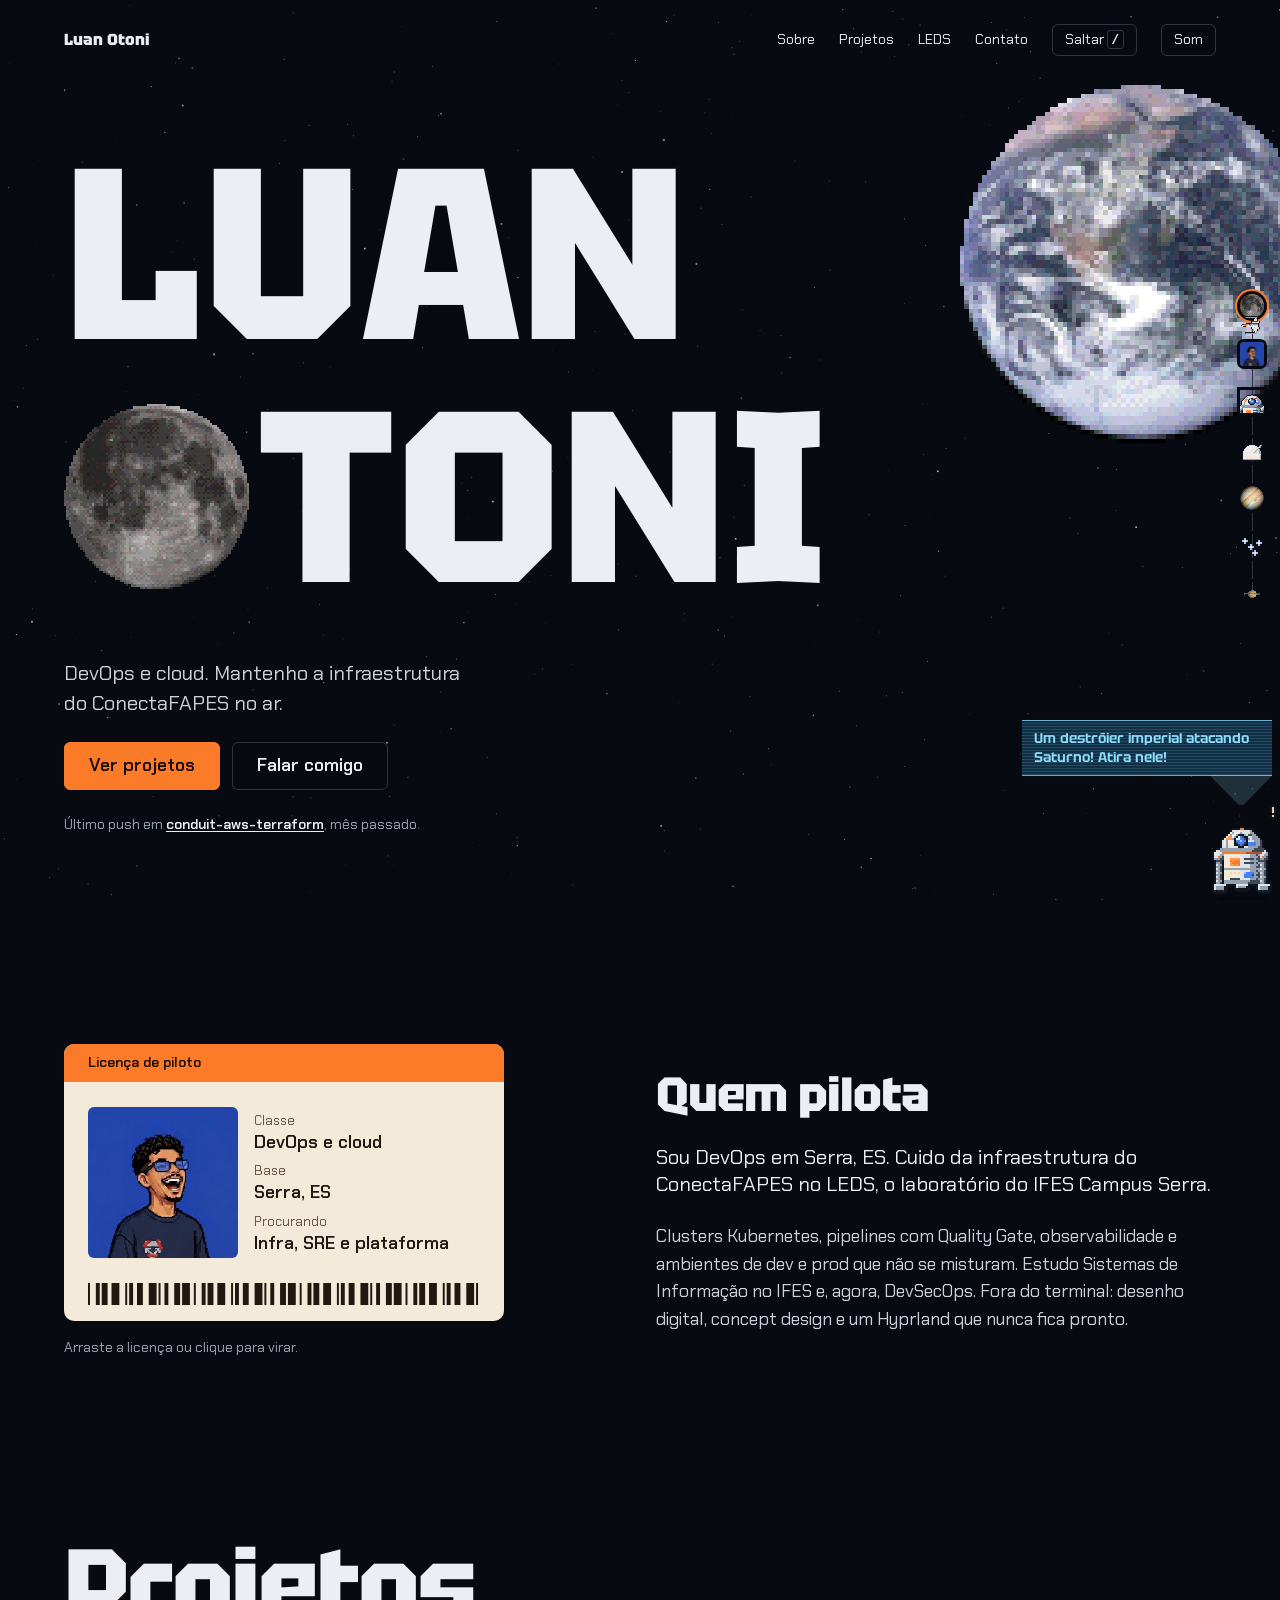
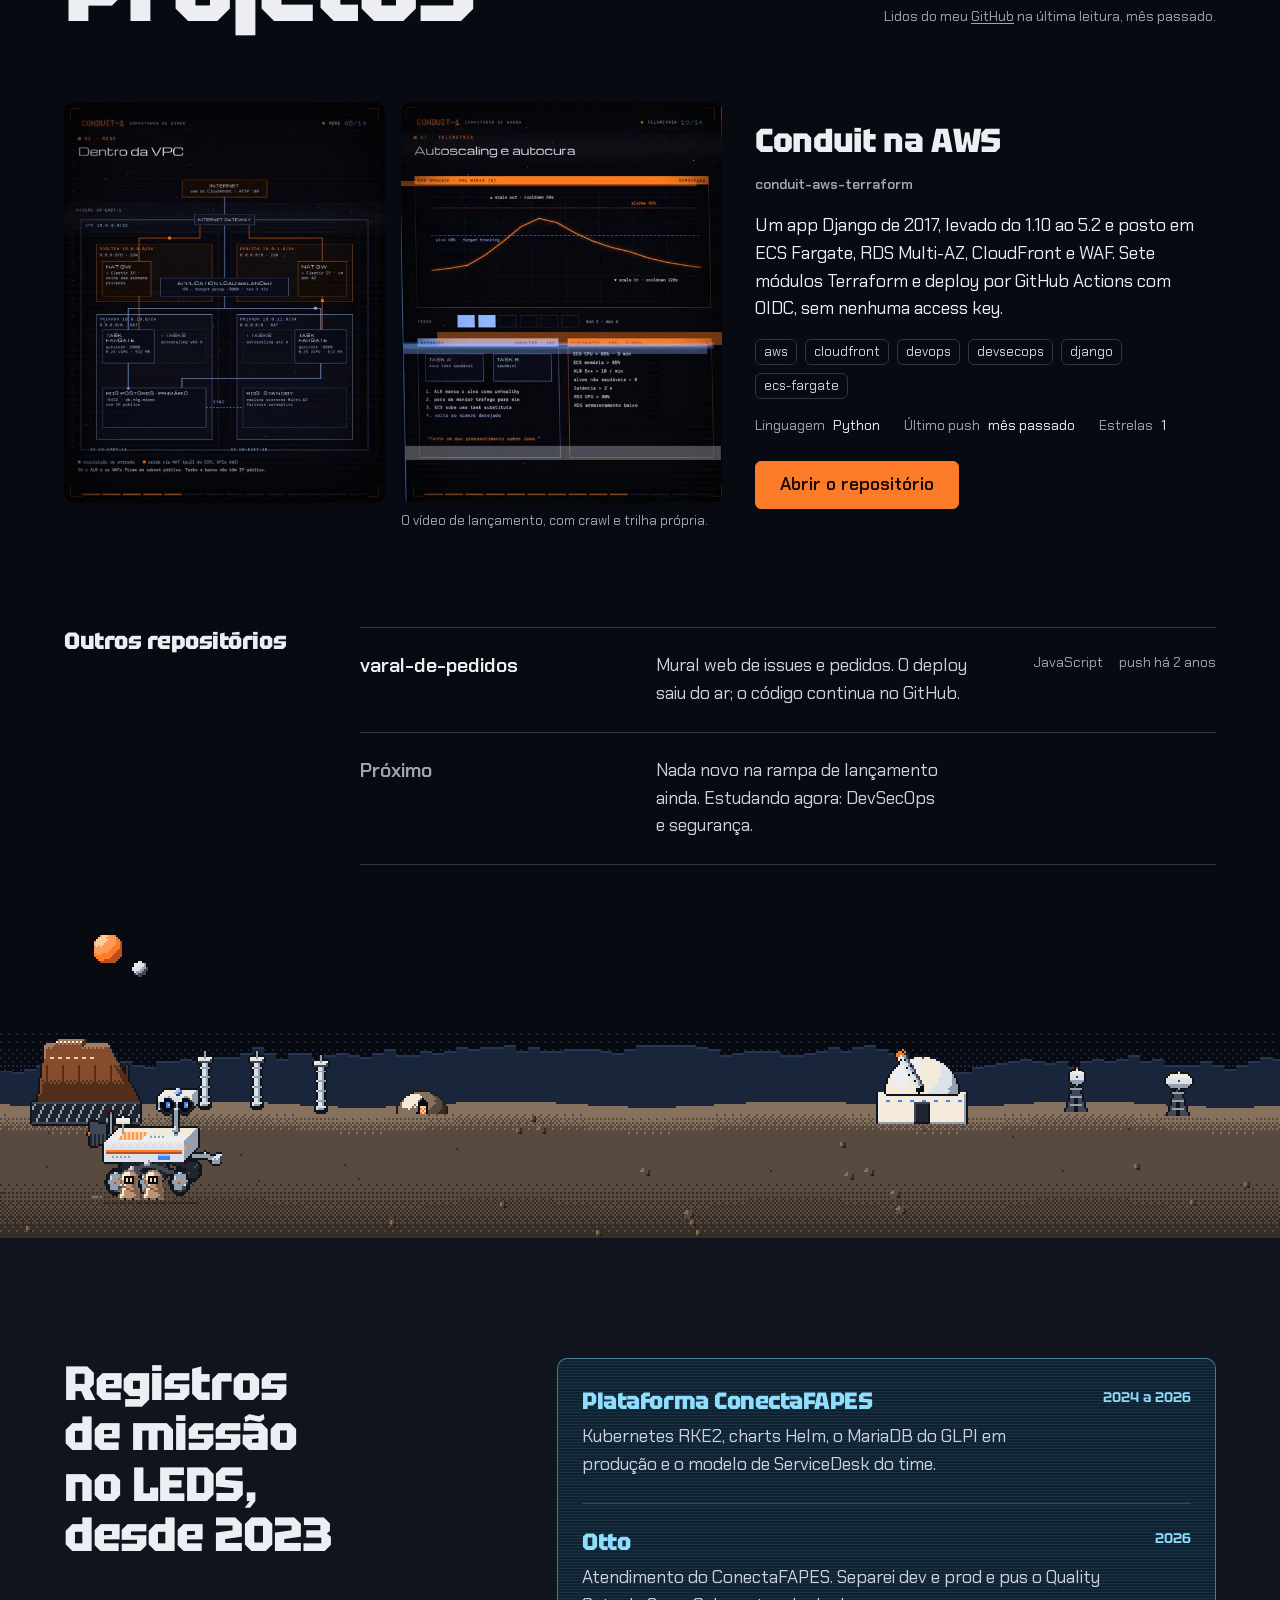
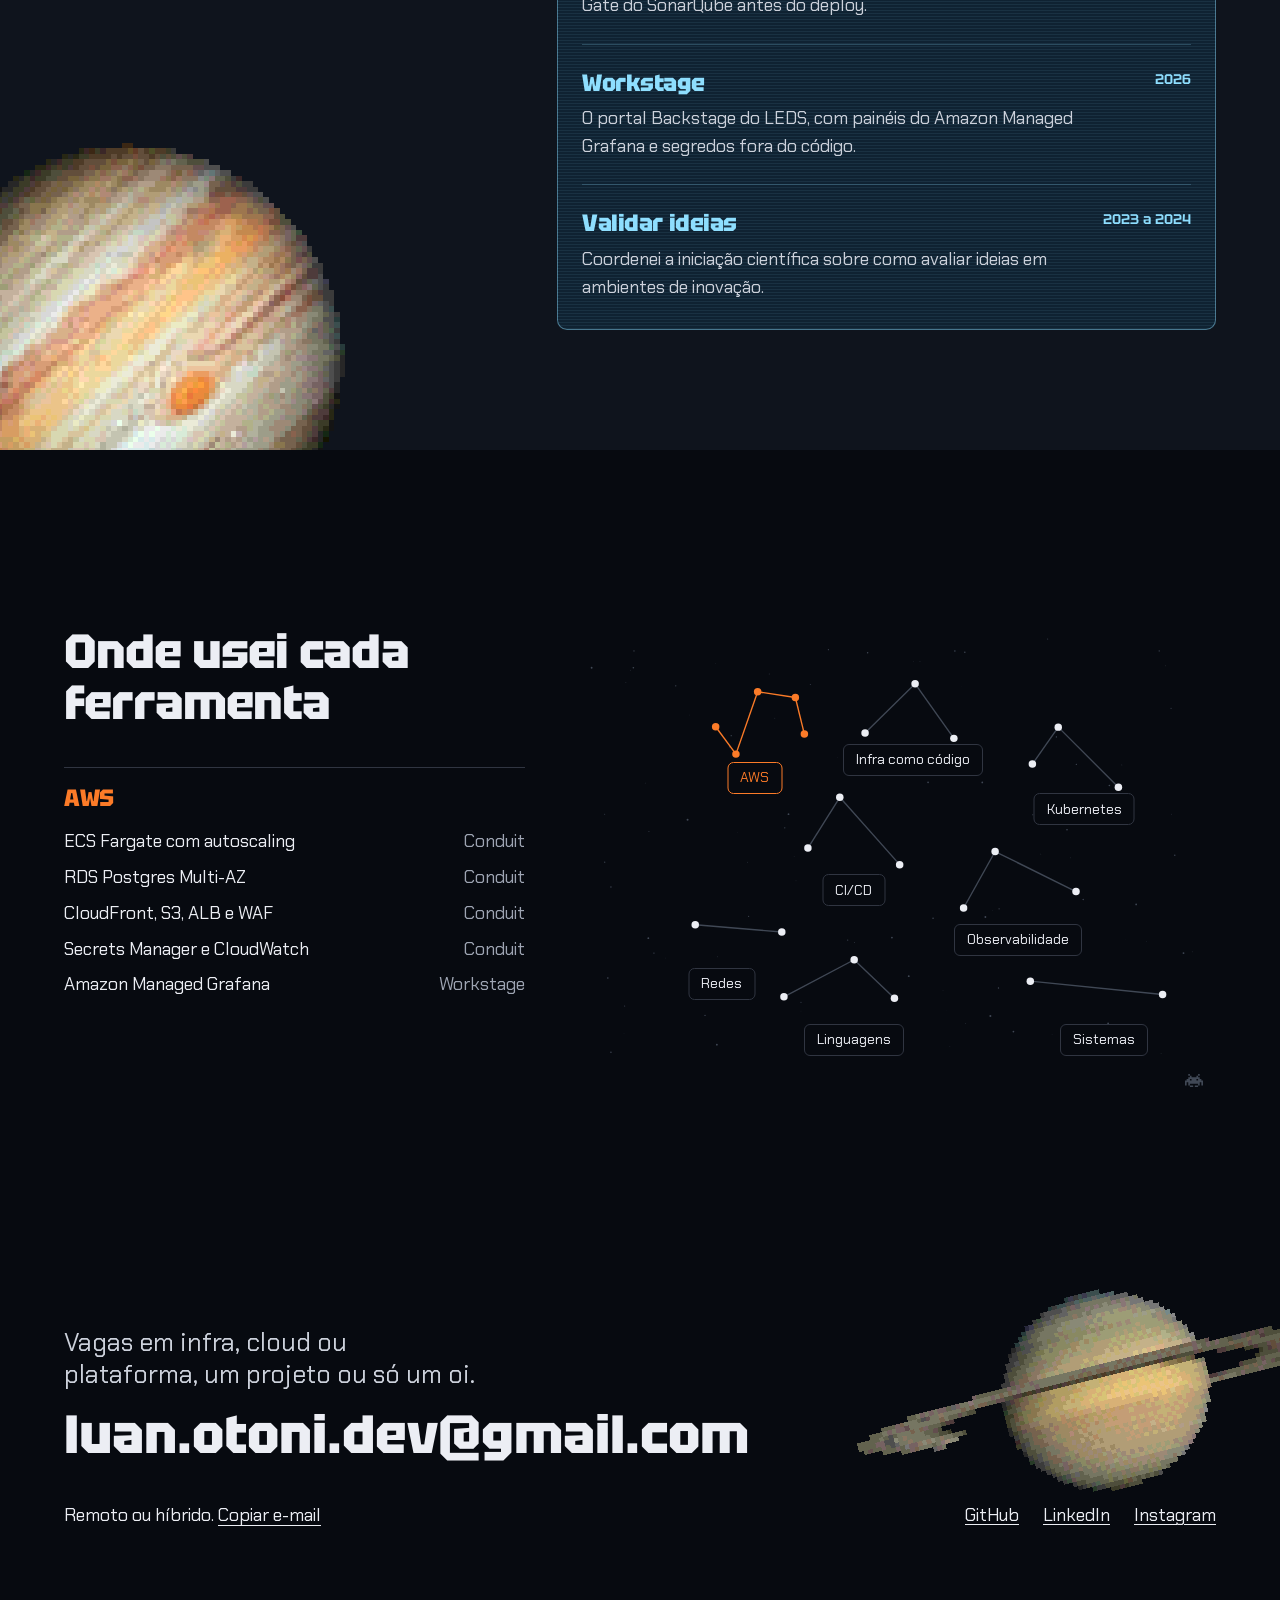
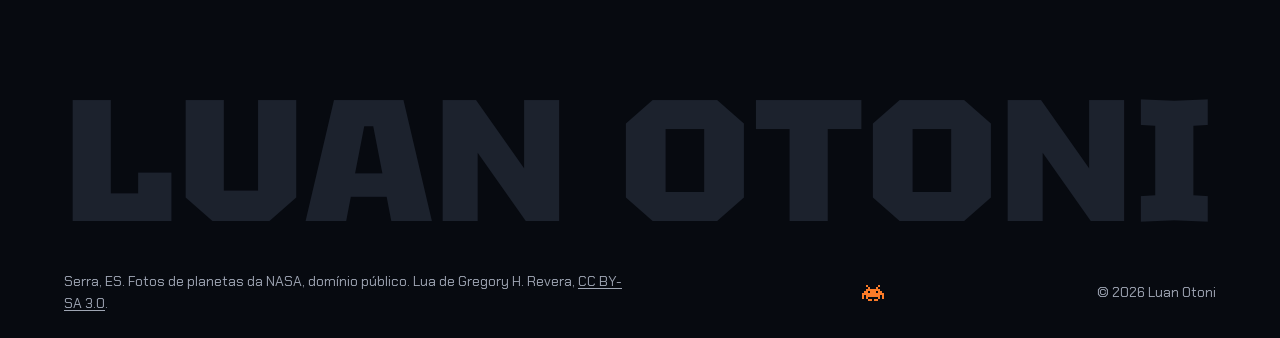
==== index.html @ 59005fde "Portfólio: galáxia em pixel art com projetos lidos do GitHub Site estático (HTML, CSS e JS sem build" ====
<!doctype html>
<html lang="pt-BR">
<head>
  <meta charset="utf-8">
  <meta name="viewport" content="width=device-width, initial-scale=1">
  <title>Luan Otoni, DevOps e cloud</title>
  <meta name="description" content="Portfólio de Luan Otoni: DevOps e infraestrutura cloud em Serra, ES. Projetos lidos ao vivo do GitHub, trabalho no LEDS e contato.">
  <meta name="theme-color" content="#0b0d13">
  <meta property="og:title" content="Luan Otoni, DevOps e cloud">
  <meta property="og:description" content="Kubernetes no LEDS, Terraform na AWS e projetos lidos direto do GitHub.">
  <meta property="og:image" content="assets/web/moon-disc.webp">
  <link rel="icon" href="assets/web/moon-disc.webp" type="image/webp">
  <link rel="preload" href="assets/fonts/tektur-400-900.woff2" as="font" type="font/woff2" crossorigin>
  <link rel="preload" href="assets/fonts/chakra-petch-400.woff2" as="font" type="font/woff2" crossorigin>
  <link rel="stylesheet" href="css/site.css">
  <script>document.documentElement.classList.add('js')</script>
</head>
<body>
  <svg width="0" height="0" style="position:absolute" aria-hidden="true" focusable="false"><defs>
    <symbol id="ship" viewBox="-34 -15 66 30">
      <path class="ship-flame" d="M-21 -1.4 L-33 0 L-21 1.4 Z"/>
      <path class="hull-m" d="M3 -3 L-11 -14 L-16 -13 L-10 -2.5 Z M3 3 L-11 14 L-16 13 L-10 2.5 Z"/>
      <path class="hull-l" d="M30 0 L6 -4.2 L-17 -3.4 L-21 0 L-17 3.4 L6 4.2 Z"/>
      <path class="hull-d" d="M30 0 L6 1.2 L-17 1.4 L-21 0 L-17 3.4 L6 4.2 Z"/>
      <path class="ship-stripe" d="M-15 -0.5 H18 V0.5 H-15 Z"/>
      <ellipse class="glass" cx="11" cy="0" rx="5" ry="1.9"/>
    </symbol>
    <symbol id="invader" viewBox="0 0 11 8"><path fill="currentColor" d="M2 0h1v1h-1zM8 0h1v1h-1zM3 1h1v1h-1zM7 1h1v1h-1zM2 2h7v1h-7zM1 3h2v1h-2zM4 3h3v1h-3zM8 3h2v1h-2zM0 4h11v1h-11zM0 5h1v1h-1zM2 5h7v1h-7zM10 5h1v1h-1zM0 6h1v1h-1zM2 6h1v1h-1zM8 6h1v1h-1zM10 6h1v1h-1zM3 7h2v1h-2zM6 7h2v1h-2z"/></symbol>
  </defs></svg>
  <a class="skip" href="#conteudo">Pular para o conteúdo</a>
  <canvas class="sky" id="sky" aria-hidden="true"></canvas>

  <nav class="route" id="route" aria-label="Rota da página">
    <ol>
      <li><a href="#topo" data-warp><img src="assets/web/moon-disc.webp" width="600" height="599" alt=""><span>Início</span></a></li>
      <li><a href="#sobre" data-warp><img src="assets/web/luan-avatar.webp" width="396" height="396" alt=""><span>Sobre</span></a></li>
      <li><a href="#projetos" data-warp><canvas class="route-ic" data-ic="droid" aria-hidden="true"></canvas><span>Projetos</span></a></li>
      <li><a href="#observatorio" data-warp><canvas class="route-ic" data-ic="scope" aria-hidden="true"></canvas><span>Observatório</span></a></li>
      <li><a href="#leds" data-warp><img src="assets/web/jupiter.webp" width="640" height="640" alt=""><span>LEDS</span></a></li>
      <li><a href="#ferramentas" data-warp><canvas class="route-ic" data-ic="stars" aria-hidden="true"></canvas><span>Ferramentas</span></a></li>
      <li><a href="#contato" data-warp><img class="saturn" src="assets/web/saturn.webp" width="1400" height="678" alt=""><span>Contato</span></a></li>
    </ol>
    <canvas class="route-ship" id="route-ship" aria-hidden="true"></canvas>
  </nav>

  <header class="hero" id="topo">
    <nav class="bar container" aria-label="Principal">
      <a class="mark" href="#topo" data-warp>Luan Otoni</a>
      <ul>
        <li><a href="#sobre" data-warp>Sobre</a></li>
        <li><a href="#projetos" data-warp>Projetos</a></li>
        <li><a href="#leds" data-warp>LEDS</a></li>
        <li><a href="#contato" data-warp>Contato</a></li>
        <li><button type="button" class="sfx" id="navi-open" aria-haspopup="dialog">Saltar <kbd>/</kbd></button></li>
        <li><button type="button" class="sfx" id="sfx" aria-pressed="false">Som</button></li>
      </ul>
    </nav>

    <img class="planet p-hero" src="assets/web/earth.webp" width="640" height="640" alt="" aria-hidden="true" data-depth="0.18">

    <div class="hero-in container">
      <h1 class="name">
        <span class="visually-hidden">Luan Otoni</span>
        <span class="row" aria-hidden="true"><span class="paint" style="--i:0">Luan</span></span>
        <span class="row" aria-hidden="true"><img class="moon" id="moon" src="assets/web/moon-disc.webp" width="600" height="599" alt="" fetchpriority="high"><span class="paint" style="--i:1">toni</span></span>
      </h1>
      <div class="hero-foot">
        <p class="lead">DevOps e cloud. Mantenho a infraestrutura do ConectaFAPES no ar.</p>
        <div class="actions">
          <a class="button" href="#projetos" data-warp>Ver projetos</a>
          <a class="button quiet" href="#contato" data-warp>Falar comigo</a>
        </div>
        <p class="pulse" id="pulse" role="status">Último push em <a href="https://github.com/luanotoni/conduit-aws-terraform" target="_blank" rel="noopener">conduit-aws-terraform</a>, 2026-10-30.</p>
      </div>
    </div>

  </header>

  <main id="conteudo">
    <section class="about" id="sobre" aria-labelledby="sobre-h">
      <div class="container about-in">
        <div class="license-wrap">
          <div class="license" id="license" tabindex="0" role="button" aria-pressed="false" aria-label="Licença de piloto. Arraste ou clique para virar">
            <div class="face front">
              <p class="lic-top">Licença de piloto</p>
              <div class="lic-body">
                <img src="assets/web/luan-avatar.webp" width="396" height="396" alt="Retrato do Luan em pixel art, de óculos azuis, rindo" loading="lazy">
                <dl>
                  <div><dt>Classe</dt><dd>DevOps e cloud</dd></div>
                  <div><dt>Base</dt><dd>Serra, ES</dd></div>
                  <div><dt>Procurando</dt><dd>Infra, SRE e plataforma</dd></div>
                </dl>
              </div>
              <svg class="lic-code" viewBox="0 0 200 24" preserveAspectRatio="none" aria-hidden="true"><g id="barcode"></g></svg>
            </div>
            <div class="face back">
              <p class="lic-top">Verso</p>
              <dl class="lic-back">
                <div><dt>Formação</dt><dd>Técnico em Informática para Internet, IFES. Sistemas de Informação, IFES, desde 2025.</dd></div>
                <div><dt>Estudando</dt><dd>DevSecOps e segurança.</dd></div>
              </dl>
            </div>
          </div>
          <p class="hint">Arraste a licença ou clique para virar.</p>
        </div>
        <div class="about-text">
          <h2 id="sobre-h">Quem pilota</h2>
          <p class="statement">Sou DevOps em Serra, ES. Cuido da infraestrutura do ConectaFAPES no LEDS, o laboratório do IFES Campus Serra.</p>
          <p>Clusters Kubernetes, pipelines com Quality Gate, observabilidade e ambientes de dev e prod que não se misturam. Estudo Sistemas de Informação no IFES e, agora, DevSecOps. Fora do terminal: desenho digital, concept design e um Hyprland que nunca fica pronto.</p>
        </div>
      </div>
    </section>

    <section class="projects" id="projetos" aria-labelledby="projetos-h">
      <div class="container">
        <div class="sec-head">
          <h2 id="projetos-h">Projetos</h2>
          <p class="source">Lidos do meu <a href="https://github.com/luanotoni" target="_blank" rel="noopener">GitHub</a> <span id="gh-when">a cada visita</span>.</p>
        </div>
        <div id="repos" aria-live="polite">
          <ol class="repo-list">
          <li class="repo"><h3><a href="https://github.com/luanotoni/conduit-aws-terraform" target="_blank" rel="noopener">conduit-aws-terraform</a></h3><p>Legacy 2017 Django app modernized and deployed on AWS with Terraform: ECS Fargate, RDS, CloudFront, WAF, OIDC CI/CD, Trivy gates, OpenTelemetry tracing and a tested SLO alarm</p><p class="repo-meta"><span>Python</span><span>push em 2026-10-30</span></p></li>
          <li class="repo"><h3><a href="https://github.com/luanotoni/varal-de-pedidos" target="_blank" rel="noopener">varal-de-pedidos</a></h3><p>Projeto do Varal de Issues e Pedidos Web.</p><p class="repo-meta"><span>JavaScript</span><span>push em 2025-04-07</span></p></li>
          </ol>
        </div>
      </div>
      <div class="obs" id="observatorio" role="group" aria-label="Observatório: clique no telescópio, nas antenas ou no chão">
        <canvas id="obs-canvas" aria-hidden="true"></canvas>
        <p class="bot-say rover-say" id="rover-say" role="status"></p>
        <p class="bot-say obs-say" id="obs-say" role="status"></p>
        <button type="button" class="rover-hit" id="rover-hit" aria-label="Rover. Clique para ele fazer uma varredura"></button>
        <button type="button" class="scope-hit" id="scope-hit" aria-label="Telescópio. Clique para olhar pela ocular"></button>
      </div>
    </section>

    <section class="work" id="leds" aria-labelledby="leds-h">
      <img class="planet p-leds" src="assets/web/jupiter.webp" width="640" height="640" alt="" aria-hidden="true" loading="lazy" data-depth="0.12">
      <div class="container work-in">
        <h2 id="leds-h">Registros de missão no LEDS, desde 2023</h2>
        <ol class="work-list log">
          <li>
            <h3>Plataforma ConectaFAPES</h3>
            <p>Kubernetes RKE2, charts Helm, o MariaDB do GLPI em produção e o modelo de ServiceDesk do time.</p>
            <p class="when">2024 a 2026</p>
          </li>
          <li>
            <h3>Otto</h3>
            <p>Atendimento do ConectaFAPES. Separei dev e prod e pus o Quality Gate do SonarQube antes do deploy.</p>
            <p class="when">2026</p>
          </li>
          <li>
            <h3>Workstage</h3>
            <p>O portal Backstage do LEDS, com painéis do Amazon Managed Grafana e segredos fora do código.</p>
            <p class="when">2026</p>
          </li>
          <li>
            <h3>Validar ideias</h3>
            <p>Coordenei a iniciação científica sobre como avaliar ideias em ambientes de inovação.</p>
            <p class="when">2023 a 2024</p>
          </li>
        </ol>
      </div>
    </section>

    <section class="tools" id="ferramentas" aria-labelledby="tools-h">
      <div class="container tools-in">
        <div class="tools-text">
          <h2 id="tools-h">Onde usei cada ferramenta</h2>
          <div class="const-panel" id="const-panel" aria-live="polite">
            <p>Escolha uma constelação no mapa.</p>
          </div>
        </div>
        <div class="sky-map" id="sky-map"></div>
      </div>
    </section>

    <section class="contact" id="contato" aria-labelledby="contato-h">
      <img class="planet saturn p-contact" src="assets/web/saturn.webp" width="1400" height="678" alt="" aria-hidden="true" loading="lazy" data-depth="0.16">
      <div class="container contact-in">
        <h2 id="contato-h">Vagas em infra, cloud ou plataforma, um projeto ou só um oi.</h2>
        <a class="mail" href="mailto:luan.otoni.dev@gmail.com?subject=Oi%20Luan">luan.otoni.dev<span class="at">@gmail.com</span></a>
        <div class="contact-foot">
          <p>Remoto ou híbrido. <button type="button" class="copy" id="copy" data-mail="luan.otoni.dev@gmail.com">Copiar e-mail</button></p>
          <ul>
            <li><a href="https://github.com/luanotoni" target="_blank" rel="noopener">GitHub</a></li>
            <li><a href="https://www.linkedin.com/in/luan-otoni-de-oliveira-2b12a12ab/" target="_blank" rel="noopener">LinkedIn</a></li>
            <li><a href="https://www.instagram.com/luanotoni96/" target="_blank" rel="noopener">Instagram</a></li>
          </ul>
        </div>
      </div>
    </section>
  </main>

  <footer class="foot container">
    <svg class="wordmark" viewBox="0 0 1000 150" role="img" aria-label="Luan Otoni"><text x="0" y="128" textLength="1000" lengthAdjust="spacingAndGlyphs">LUAN OTONI</text></svg>
    <div class="legal">
      <p>Serra, ES. Fotos de planetas da NASA, domínio público. Lua de Gregory H. Revera, <a href="https://commons.wikimedia.org/wiki/File:FullMoon2010.jpg" target="_blank" rel="noopener">CC BY-SA 3.0</a>.</p>
      <a class="egg" href="jogo.html" id="egg" aria-label="Um invasor escondido. Siga para o jogo secreto"><svg viewBox="0 0 11 8" aria-hidden="true"><use href="#invader"/></svg></a>
      <p>© 2026 Luan Otoni</p>
    </div>
  </footer>

  <dialog class="navi" id="navi" aria-labelledby="navi-h">
    <form method="dialog" class="navi-in">
      <h2 id="navi-h">Pra onde saltamos?</h2>
      <label class="visually-hidden" for="navi-q">Destino</label>
      <input id="navi-q" type="text" placeholder="Projetos, LEDS, contato..." autocomplete="off" role="combobox" aria-controls="navi-list" aria-expanded="true">
      <ul id="navi-list" role="listbox" aria-label="Destinos"></ul>
      <p class="navi-hint">Setas escolhem, Enter salta, Esc fecha.</p>
    </form>
  </dialog>

  <p class="bot-say droid-say" id="droid-say" role="status"></p>
  <button type="button" class="droid-hit" id="droid-hit" aria-label="C1-CD, o droid do site. Clique para ele pular, arraste e solte em cima de um projeto, setas para andar"></button>

  <script src="js/site.js" defer></script>
  <script src="js/pixel.js" defer></script>
</body>
</html>
---- css/site.css ----
/* Hallmark · shape: custom, a level in a Star Wars-flavoured galaxy, outward from Earth and the Moon past a desert observatory to Jupiter and Saturn · genre: atmospheric · theme: brand · redesign: full
 * paper: oklch(14.5% 0.014 265) · accent: oklch(72% 0.18 48) · display: Tektur · body: Chakra Petch · hero: Ledge, the name at the left edge with a pixel Moon as its O and the Earth behind · nav: edge-aligned wordmark, four links and the sound toggle, plus the route rail · footer: the wordmark over one legal line · signature: the page is a level in a Star Wars-flavoured galaxy; the cursor is an X-wing-style starfighter, C1-CD walks and lands on the page's own elements and talks in holograms, the observatory strip has a telescope that tracks the ship, radio dishes that pull the last GitHub push, moisture vaporators and twin moons, and a jump dialog ("Saltar", or the / key) jumps between sections; the LEDS list is a mission log on a holo display; imperial fighters cross the page now and then and can be shot down, a wedge attacks Saturn by the contact; jawas try to steal the rover
 * axes: dark/techno-display/warm · posture: Restrained · contrast: pass · fold: pass · v2.0.0 */
/* Hallmark · pre-emit critique: P4 H4 E4 S5 R3 V5 · weakest: R, a cursor ship, a droid and a rover can crowd the reading; the droid walks only on what is on screen, idles most of the time, and the ship fires only on empty space */
/* Hallmark · waive 80 · C1-CD, the rover, the starfighter, the imperial fighters and wedge, the jawas, and the observatory strip are interactive pixel figures the owner asked for, each under 160px · C1-CD is the site's tamagotchi and the rover scans the project the pointer is on */
/* Hallmark · finish-review round 4: subagent · fix · 4 findings · 4 resolved (jawas readable, sandcrawler redrawn in rust, wedge bigger and facing Saturn, fighters routed through the emptiest band and aimed at headings) · kept the space-invader egg, the owner's door to the game */
/* Hallmark · finish-review round 3: subagent · fix · 4 findings · 4 resolved (droid re-placed on resize and spawn, greeting short and once per visit, Saltar placeholder, Sobre measure) · gate 58 left as a NOTE, not waivable */
/* Hallmark · finish-review round 2: subagent · fix · 6 findings · 6 resolved (hologram and droid kept off the hero copy, one hologram at a time, rover at droid scale and clear of the dome with the beam cut at the strip, stamp updated, Mars out of the eyepiece) · suggestions taken: star chart drives the telescope and C1-CD, copy e-mail answered by a hologram */
/* Hallmark · waive 42 · the stamp names nav: edge-aligned wordmark, four links and the sound toggle · the page has exactly four places to go, so four anchors and the sound switch are the whole top nav */
/* Hallmark · waive 39b · the license is a draggable card and the map labels are chips on a star chart, not form buttons · a 44px chip would cover the constellation lines it names */
/* Hallmark · dropped #missoes, #constelacoes, the 1975 NASA paintings, the Mars strip and the concept-sheet section · the owner asked for focus and then rejected Mars and the model sheets; missões became #projetos read from GitHub, constelações became #ferramentas, the strip became the desert observatory */

@import url("./tokens.css");
@import url("./base.css");

@font-face { font-family: "Tektur"; src: url("../assets/fonts/tektur-400-900.woff2") format("woff2"); font-weight: 400 900; font-display: swap; }
@font-face { font-family: "Chakra Petch"; src: url("../assets/fonts/chakra-petch-400.woff2") format("woff2"); font-weight: 400; font-display: swap; }
@font-face { font-family: "Chakra Petch"; src: url("../assets/fonts/chakra-petch-600.woff2") format("woff2"); font-weight: 600; font-display: swap; }

:root { --text-hero: clamp(3.5rem, 19vw, 18.5rem); --text-body: clamp(1rem, 0.96rem + 0.2vw, 1.125rem); }
body { font-size: var(--text-body); }
::selection { background: var(--color-accent); color: var(--color-accent-ink); }
.skip { position: absolute; left: var(--space-md); top: calc(var(--space-3xl) * -1); z-index: var(--z-modal); background: var(--color-accent); color: var(--color-accent-ink); padding: var(--space-sm) var(--space-md); }
.skip:focus { top: var(--space-md); }
main, .hero, .foot { position: relative; z-index: var(--z-base); }

/* ---------- controls ---------- */
.button { display: inline-flex; align-items: center; justify-content: center; min-height: 48px; padding: 0 var(--space-lg); border: 1px solid var(--color-accent); border-radius: var(--radius-control); background: var(--color-accent); color: var(--color-accent-ink); font-weight: 600; text-decoration: none; white-space: nowrap; transition: background-color var(--dur-short) var(--ease-out), color var(--dur-short) var(--ease-out), transform var(--dur-micro) var(--ease-out); }
.button:hover { background: var(--color-accent-2); border-color: var(--color-accent-2); }
.button:active { transform: scale(0.97); }
.button.quiet { background: transparent; color: var(--color-ink); border-color: var(--color-rule); }
.button.quiet:hover { border-color: var(--color-ink-2); background: var(--color-paper-2); }
button:disabled, .button[aria-disabled="true"] { opacity: 0.45; cursor: not-allowed; }

/* ---------- the sky ---------- */
.sky { position: fixed; inset: 0; width: 100%; height: 100%; z-index: 0; pointer-events: none; }

/* ---------- hero ---------- */
.hero { position: relative; min-height: 100svh; display: grid; grid-template-rows: auto 1fr; overflow: clip; isolation: isolate; }
.bar, .hero-in { position: relative; z-index: var(--z-raised); }
.bar { display: flex; justify-content: space-between; align-items: center; padding-block: var(--space-lg); font-size: var(--text-sm); }
.mark { font-family: var(--font-display); font-weight: var(--display-weight); text-decoration: none; letter-spacing: 0; }
.bar ul { display: flex; align-items: center; gap: var(--space-lg); list-style: none; margin: 0; padding: 0; }
.bar a { text-decoration: none; }
.bar a:hover { color: var(--color-accent); }
.sfx { min-height: 32px; padding: 0 var(--space-sm); border: 1px solid var(--color-rule); border-radius: var(--radius-control); background: transparent; color: var(--color-ink); cursor: pointer; }
.sfx:hover { border-color: var(--color-ink-2); }
.sfx:active { transform: scale(0.97); }
.sfx[aria-pressed="true"] { background: var(--color-ink); color: var(--color-paper); border-color: var(--color-ink); }

.hero-in { display: grid; align-content: end; gap: var(--space-xl); padding-bottom: var(--space-2xl); }
.name { max-width: none; font-size: var(--text-hero); line-height: 1; letter-spacing: 0; text-transform: uppercase; }
.mark { font-family: var(--font-display); font-weight: var(--display-weight); font-size: var(--text-md); }
.name .row { display: block; white-space: nowrap; }
.name .moon { display: inline-block; width: 0.76em; height: 0.76em; margin-right: 0.03em; vertical-align: -0.03em; }
.hero-foot { display: grid; grid-template-columns: minmax(0, 1fr); grid-template-areas: "lead" "actions" "pulse"; column-gap: var(--gap-columns); row-gap: var(--space-lg); align-items: end; }
.hero-foot .lead { grid-area: lead; max-width: 34ch; color: var(--color-ink-2); }
.actions { grid-area: actions; display: flex; flex-wrap: wrap; gap: var(--space-sm); }
.pulse { grid-area: pulse; justify-self: start; font-size: var(--text-sm); color: var(--color-muted); }
.pulse a { white-space: nowrap; }
.pulse a { color: var(--color-ink); font-weight: 600; }
.pulse a:hover { color: var(--color-accent); }

.planet { position: absolute; z-index: 0; pointer-events: none; will-change: transform; }
.p-hero { width: min(28vw, 420px); right: -3vw; top: 11%; }
.ship { position: absolute; left: 0; top: 0; z-index: var(--z-dropdown); width: 58px; height: auto; overflow: visible; pointer-events: none; will-change: transform; }
.hull-l { fill: var(--color-steel-l); }
.hull-m { fill: var(--color-steel-m); }
.hull-d { fill: var(--color-steel-d); opacity: 0.55; }
.ship-stripe { fill: var(--color-accent); }
.glass { fill: var(--color-blue); }
.ship-flame { fill: var(--color-glow); transform-box: fill-box; transform-origin: right center; transform: scaleX(var(--thrust, 1)); }

/* ---------- section heads ---------- */
.projects { padding-top: var(--section-gap-l); }
.sec-head { display: flex; justify-content: space-between; align-items: baseline; flex-wrap: wrap; gap: var(--space-md) var(--gap-columns); margin-bottom: var(--space-2xl); }
.sec-head h2 { font-size: clamp(3rem, 8vw, 7.5rem); line-height: 1; max-width: none; }
.source { color: var(--color-muted); font-size: var(--text-sm); }
.source a:hover { color: var(--color-accent); }

/* ---------- the featured project ---------- */
.feature { display: grid; grid-template-columns: repeat(12, minmax(0, 1fr)); column-gap: var(--gap-columns); row-gap: var(--space-xl); align-items: center; }
.feature-media { grid-column: 1 / 8; display: grid; grid-template-columns: minmax(0, 1fr) minmax(0, 1fr); gap: var(--space-md); }
.feature-media img, .feature-media video { width: 100%; aspect-ratio: 4 / 5; object-fit: cover; border-radius: var(--radius-card); background: var(--color-paper-2); }
.feature-media figure { margin: 0; }
.feature-media figcaption { padding-top: var(--space-xs); font-size: var(--text-xs); color: var(--color-muted); }
.feature-type { grid-column: 1 / 8; min-height: 360px; display: grid; align-content: space-between; padding: var(--space-xl); border-radius: var(--radius-card); background: var(--color-paper-2); }
.feature-type .big { font-family: var(--font-display); font-weight: var(--display-weight); font-size: clamp(2rem, 4.4vw, 4rem); line-height: 1.02; overflow-wrap: break-word; min-width: 0; }
.feature-type .lang { color: var(--color-muted); }
.feature-text { grid-column: 8 / -1; display: grid; gap: var(--space-md); justify-items: start; }
.feature-text h3 { font-size: clamp(1.75rem, 2.6vw, 2.75rem); line-height: 1.04; }
.repo-id { font-weight: 600; font-size: var(--text-sm); color: var(--color-muted); }
.tags { display: flex; flex-wrap: wrap; gap: var(--space-xs); list-style: none; margin: 0; padding: 0; }
.tags li { padding: var(--space-3xs) var(--space-xs); border: 1px solid var(--color-rule); border-radius: var(--radius-control); font-size: var(--text-xs); color: var(--color-ink-2); }
.facts { display: flex; flex-wrap: wrap; gap: var(--space-2xs) var(--space-lg); margin: 0; font-size: var(--text-sm); }
.facts div { display: flex; gap: var(--space-xs); }
.facts dt { color: var(--color-muted); }
.facts dd { margin: 0; }
.feature-links { display: flex; flex-wrap: wrap; align-items: center; gap: var(--space-md); padding-top: var(--space-xs); }
.feature-links a:not(.button):hover { color: var(--color-accent); }

/* ---------- the other repositories ---------- */
.more { margin-top: var(--space-3xl); display: grid; grid-template-columns: repeat(12, minmax(0, 1fr)); column-gap: var(--gap-columns); }
.more-h { grid-column: 1 / 4; font-size: var(--text-title); }
.more-body { grid-column: 4 / -1; }
.repo-list { list-style: none; margin: 0; padding: 0; border-top: 1px solid var(--color-rule); }
.repo { position: relative; display: grid; grid-template-columns: minmax(0, 4fr) minmax(0, 5fr) minmax(0, 3fr); gap: var(--space-2xs) var(--gap-columns); padding-block: var(--space-lg); border-bottom: 1px solid var(--color-rule); transition: background-color var(--dur-short) var(--ease-out); }
.repo h3 { font-family: var(--font-body); font-weight: 600; font-size: var(--text-lg); letter-spacing: 0; line-height: 1.3; }
.repo h3 a { text-decoration: none; }
.repo h3 a::after { content: ""; position: absolute; inset: 0; }
.repo:hover { background: var(--color-paper-2); }
.repo:hover h3 a { color: var(--color-accent); }
.repo p { color: var(--color-ink-2); }
.repo.next h3 { color: var(--color-muted); }
.repo-meta { display: flex; flex-wrap: wrap; gap: var(--space-2xs) var(--space-md); justify-content: end; font-size: var(--text-sm); color: var(--color-muted); }
.repo .repo-meta { color: var(--color-muted); }
.next-h { margin-top: var(--space-2xl); margin-bottom: var(--space-md); font-size: var(--text-title); }
.empty { padding-block: var(--space-lg); border-block: 1px solid var(--color-rule); color: var(--color-muted); }

/* ---------- the observatory strip ---------- */
.obs { position: relative; height: clamp(260px, 26vw, 360px); margin-top: var(--space-xl); overflow: clip; }
.obs canvas { position: absolute; inset: 0; width: 100%; height: 100%; image-rendering: pixelated; cursor: crosshair; }
.rover-hit, .scope-hit { position: absolute; left: 0; top: 0; width: 120px; height: 90px; padding: 0; border: 0; border-radius: var(--radius-card); background: transparent; cursor: pointer; }
.rover-hit:active, .scope-hit:active { transform: scale(0.98); }

/* ---------- speech as holograms ---------- */
.bot-say { position: absolute; left: 0; bottom: 100%; z-index: var(--z-tooltip); width: max-content; max-width: 250px; margin: 0; padding: var(--space-xs) var(--space-sm); border-block: 1px solid color-mix(in oklab, var(--color-holo) 70%, transparent); color: var(--color-holo); background-color: color-mix(in oklab, var(--color-paper) 70%, var(--color-holo-2)); background-image: repeating-linear-gradient(0deg, color-mix(in oklab, var(--color-holo) 16%, transparent) 0 1px, transparent 1px 3px); font-family: var(--font-display); font-weight: 600; font-size: var(--text-sm); line-height: 1.35; pointer-events: none; --cone-x: 50%; }
.bot-say::after { content: ""; position: absolute; left: var(--cone-x); top: 100%; width: 64px; height: 30px; translate: -50% 0; background: color-mix(in oklab, var(--color-holo) 18%, transparent); clip-path: polygon(46% 100%, 54% 100%, 100% 0, 0 0); }
.js .bot-say:empty { opacity: 0; scale: 1 0.2; }
.js .bot-say:empty::after { opacity: 0; }
.rover-say, .obs-say { bottom: auto; top: 0; }
@media (prefers-reduced-motion: no-preference) {
  .bot-say:not(:empty) { animation: holo-in 280ms steps(4) both, holo-flicker 5s steps(1) 300ms infinite; }
}
@keyframes holo-in { from { opacity: 0; scale: 1 0.15; } to { opacity: 1; scale: 1 1; } }
@keyframes holo-flicker { 0%, 100% { opacity: 1; } 41% { opacity: 0.72; } 42% { opacity: 1; } 77% { opacity: 0.85; } 78% { opacity: 1; } }

/* ---------- the jump dialog ---------- */
kbd { font-family: var(--font-body); font-weight: 600; font-size: var(--text-xs); padding: 0 var(--space-2xs); border: 1px solid var(--color-rule); border-radius: 3px; }
.navi { width: min(560px, calc(100% - 2 * var(--space-md))); margin: 12vh auto auto; padding: 0; border: 1px solid color-mix(in oklab, var(--color-holo) 60%, transparent); border-radius: var(--radius-card); color: var(--color-holo); background-color: color-mix(in oklab, var(--color-paper) 82%, var(--color-holo-2)); background-image: repeating-linear-gradient(0deg, color-mix(in oklab, var(--color-holo) 10%, transparent) 0 1px, transparent 1px 3px); }
.navi::backdrop { background: color-mix(in oklab, var(--color-paper) 70%, transparent); }
.navi-in { display: grid; gap: var(--space-md); padding: var(--space-lg); }
.navi h2 { font-size: var(--text-lg); color: var(--color-holo); }
.navi input { width: 100%; min-height: 48px; padding: 0 var(--space-md); border: 1px solid color-mix(in oklab, var(--color-holo) 50%, transparent); border-radius: var(--radius-control); background: var(--color-paper); color: var(--color-ink); font: inherit; font-size: var(--text-md); }
.navi input::placeholder { color: var(--color-muted); }
.navi input:focus-visible { outline: 2px solid var(--color-holo); outline-offset: 0; }
.navi input:disabled { opacity: 0.5; cursor: not-allowed; }
.navi ul { display: grid; gap: var(--space-3xs); list-style: none; margin: 0; padding: 0; max-height: 50vh; overflow: auto; }
.navi li { display: flex; justify-content: space-between; gap: var(--space-md); padding: var(--space-xs) var(--space-sm); border-radius: var(--radius-control); cursor: pointer; color: var(--color-ink-2); }
.navi li span:last-child { color: var(--color-muted); font-size: var(--text-sm); }
.navi li[aria-selected="true"] { background: color-mix(in oklab, var(--color-holo-2) 35%, transparent); color: var(--color-holo); }
.navi-hint { font-size: var(--text-xs); color: var(--color-muted); }
@media (prefers-reduced-motion: no-preference) { .navi[open] { animation: holo-in 260ms steps(4) backwards; } }
.navi .arena { position: fixed; inset: 0; }

/* ---------- LEDS ---------- */
.work { position: relative; margin-top: 0; padding-block: var(--section-gap-s); background: var(--color-paper-2); overflow: clip; isolation: isolate; }
.p-leds { width: min(34vw, 500px); left: -7vw; bottom: -10vw; }
.work-in { position: relative; z-index: var(--z-raised); }
.work-in { display: grid; grid-template-columns: repeat(12, minmax(0, 1fr)); column-gap: var(--gap-columns); }
.work h2 { grid-column: 1 / 5; align-self: start; }
.work-list { grid-column: 6 / -1; list-style: none; margin: 0; padding: 0; }
.work-list li { display: grid; grid-template-columns: minmax(0, 1fr) auto; gap: var(--space-xs) var(--gap-columns); padding-block: var(--space-lg); border-top: 1px solid var(--color-rule); }
.work-list li:last-child { border-bottom: 1px solid var(--color-rule); }
.work-list h3 { grid-column: 1; }
.work-list p { grid-column: 1; color: var(--color-ink-2); }
.work-list .when { grid-column: 2; grid-row: 1; color: var(--color-muted); font-size: var(--text-sm); font-variant-numeric: tabular-nums; }

/* ---------- mission logs: the LEDS list as a holo display ---------- */
.log { padding: var(--space-2xs) var(--space-lg); border: 1px solid color-mix(in oklab, var(--color-holo) 45%, transparent); border-radius: var(--radius-card); background-color: color-mix(in oklab, var(--color-paper) 80%, var(--color-holo-2)); background-image: repeating-linear-gradient(0deg, color-mix(in oklab, var(--color-holo) 8%, transparent) 0 1px, transparent 1px 3px); }
.log li { border-top-color: color-mix(in oklab, var(--color-holo) 22%, transparent); }
.log li:first-child { border-top: 0; }
.log li:last-child { border-bottom: 0; }
.log h3 { color: var(--color-holo); }
.log .when { color: var(--color-holo); font-family: var(--font-display); font-weight: 600; }

/* ---------- about ---------- */
.about { padding-top: var(--section-gap); }
.about-in { display: grid; grid-template-columns: repeat(12, minmax(0, 1fr)); column-gap: var(--gap-columns); row-gap: var(--space-2xl); align-items: center; }
.license-wrap { grid-column: 1 / 6; perspective: 1200px; display: grid; justify-items: start; gap: var(--space-md); }
.about-text { grid-column: 7 / -1; display: grid; gap: var(--space-lg); }
.statement { font-size: var(--text-lead); line-height: 1.35; max-width: 60ch; }
.about-text p { max-width: 60ch; }
.about-text p:not(.statement) { color: var(--color-ink-2); }
.license { position: relative; width: min(440px, 100%); aspect-ratio: 1.586; transform-style: preserve-3d; transition: transform 700ms var(--ease-out); touch-action: none; user-select: none; -webkit-user-select: none; cursor: grab; }
.license.dragging { transition: none; cursor: grabbing; }
.license .face { position: absolute; inset: 0; backface-visibility: hidden; -webkit-backface-visibility: hidden; display: grid; grid-template-rows: auto 1fr auto; gap: var(--space-sm); padding: var(--space-md) var(--space-lg); border-radius: var(--radius-card); background: var(--color-cream); color: var(--color-cream-ink); overflow: clip; }
.license .back { transform: rotateY(180deg); grid-template-rows: auto 1fr; visibility: hidden; transition: visibility 0s linear 300ms; }
.license .front { transition: visibility 0s linear 300ms; }
.license[aria-pressed="true"] .back { visibility: visible; }
.license[aria-pressed="true"] .front { visibility: hidden; }
.lic-top { margin: calc(var(--space-md) * -1) calc(var(--space-lg) * -1) 0; padding: var(--space-xs) var(--space-lg); background: var(--color-accent); color: var(--color-accent-ink); font-weight: 600; font-size: var(--text-sm); }
.lic-body { display: grid; grid-template-columns: minmax(0, 2fr) minmax(0, 3fr); gap: var(--space-md); align-items: center; }
.lic-body img { width: 100%; aspect-ratio: 1; image-rendering: pixelated; border-radius: var(--radius-control); background: var(--color-blue); }
.license dl { display: grid; gap: var(--space-xs); margin: 0; }
.license dt { font-size: var(--text-xs); color: var(--color-cream-muted); }
.license dd { margin: 0; font-weight: 600; line-height: 1.25; }
.lic-back { align-content: center; }
.lic-back dd { font-weight: 400; font-size: var(--text-sm); }
.lic-code { width: 100%; height: 22px; fill: var(--color-cream-ink); }
.hint { font-size: var(--text-sm); color: var(--color-muted); }

/* ---------- tools ---------- */
.tools { padding-top: var(--section-gap-l); padding-bottom: var(--space-2xl); }
.tools-in { display: grid; grid-template-columns: repeat(12, minmax(0, 1fr)); column-gap: var(--gap-columns); row-gap: var(--space-xl); align-items: start; }
.tools-text { grid-column: 1 / 6; display: grid; gap: var(--space-xl); }
.const-panel { min-height: 15rem; border-top: 1px solid var(--color-rule); padding-top: var(--space-md); color: var(--color-ink); }
.const-panel h3 { margin-bottom: var(--space-sm); color: var(--color-accent); }
.const-panel ul { list-style: none; margin: 0; padding: 0; }
.const-panel li { display: flex; justify-content: space-between; gap: var(--space-md); padding-block: var(--space-2xs); }
.const-panel li span:last-child { color: var(--color-muted); text-align: right; }
.sky-map { grid-column: 6 / -1; position: relative; aspect-ratio: 10 / 7; }
.sky-map svg { position: absolute; inset: 0; width: 100%; height: 100%; overflow: visible; }
.sky-map .dust { fill: var(--color-steel-d); }
.sky-map .link-line { stroke: var(--color-steel-d); stroke-width: 2.2; transition: stroke var(--dur-short) ease; }
.sky-map .star { fill: var(--color-ink); transition: fill var(--dur-short) ease; }
.sky-map .group.on .link-line { stroke: var(--color-accent); }
.sky-map .group.on .star { fill: var(--color-accent); }
.const-btn { position: absolute; translate: -50% -50%; min-height: 32px; padding: 0 var(--space-sm); border: 1px solid var(--color-rule); border-radius: var(--radius-control); background: var(--color-paper); color: var(--color-ink); font-size: var(--text-sm); white-space: nowrap; cursor: pointer; transition: background-color var(--dur-short) ease, color var(--dur-short) ease; }
.const-btn:hover { border-color: var(--color-ink-2); }
.const-btn:active { transform: scale(0.97); }
.const-btn[aria-pressed="true"] { border-color: var(--color-accent); color: var(--color-accent); }
.map-egg { position: absolute; right: 2%; bottom: 3%; width: 18px; color: var(--color-steel-d); }
.map-egg svg { width: 100%; height: auto; }
.map-egg:hover { color: var(--color-accent); }

/* ---------- contact ---------- */
.contact { position: relative; padding-block: var(--section-gap-l) var(--section-gap); overflow: clip; isolation: isolate; }
.p-contact { width: min(46vw, 700px); right: -9vw; top: var(--space-3xl); rotate: -14deg; }
.contact-in { position: relative; z-index: var(--z-raised); }
.contact-in { display: grid; gap: var(--space-md); }
.contact-foot { margin-top: var(--space-lg); }
.contact h2 { font-family: var(--font-body); font-weight: 400; font-size: var(--text-xl); line-height: 1.25; letter-spacing: 0; max-width: 30ch; color: var(--color-ink-2); }
.mail { display: block; font-family: var(--font-display); font-weight: var(--display-weight); font-size: clamp(1.5rem, 4.2vw, 4.5rem); line-height: 1.05; white-space: nowrap; letter-spacing: 0; text-decoration: none; overflow-wrap: break-word; min-width: 0; transition: color var(--dur-short) ease; }
.mail:hover { color: var(--color-accent); }
.contact-foot { display: flex; justify-content: space-between; align-items: baseline; flex-wrap: wrap; gap: var(--space-md); }
.contact-foot ul { display: flex; gap: var(--space-lg); list-style: none; margin: 0; padding: 0; }
.contact-foot a:hover { color: var(--color-accent); }
.copy { padding: 0; border: 0; background: none; color: inherit; text-decoration: underline; text-underline-offset: 0.2em; cursor: pointer; }
.copy:hover { color: var(--color-accent); }

/* ---------- footer ---------- */
.foot { display: grid; gap: var(--space-lg); padding-bottom: var(--space-lg); }
.wordmark { width: 100%; height: auto; fill: var(--color-paper-3); font-family: var(--font-display); font-weight: var(--display-weight); font-size: 150px; }
.legal { display: flex; justify-content: space-between; align-items: center; gap: var(--space-md); font-size: var(--text-sm); color: var(--color-muted); }
.egg { display: block; width: 22px; color: var(--color-accent); }
.egg svg { width: 100%; height: auto; }

/* ---------- the route rail: where you are on the trip ---------- */
.route { display: none; }
@media (min-width: 75rem) {
  .js .route { position: fixed; right: var(--space-md); top: 50%; z-index: var(--z-sticky); display: block; translate: 0 -50%; }
}
.route ol { position: relative; display: grid; gap: var(--space-lg); list-style: none; margin: 0; padding: 0; }
.route ol::before { content: ""; position: absolute; right: 11px; top: 12px; bottom: 12px; width: 1px; background: var(--color-rule); }
.route a { position: relative; display: flex; align-items: center; justify-content: end; gap: var(--space-sm); min-height: 24px; text-decoration: none; color: var(--color-muted); font-size: var(--text-sm); }
.route img, .route .route-ic { position: relative; width: 24px; height: 24px; flex: none; object-fit: contain; border-radius: 50%; box-shadow: 0 0 0 3px var(--color-paper), 0 0 0 5px transparent; transition: box-shadow var(--dur-short) var(--ease-out); }
.route .route-ic { image-rendering: pixelated; border-radius: 0; }
.route img[src*="avatar"] { border-radius: 4px; }
.route span { position: absolute; right: 36px; white-space: nowrap; padding: var(--space-3xs) var(--space-xs); border-radius: var(--radius-control); background: var(--color-paper-2); color: var(--color-ink); transition: opacity var(--dur-short) var(--ease-out), transform var(--dur-short) var(--ease-out); pointer-events: none; }
.js .route span { opacity: 0; transform: translateX(6px); }
.js .route:hover span, .js .route a:focus-visible span { opacity: 1; transform: none; }
.route a:hover img, .route a:hover .route-ic { box-shadow: 0 0 0 3px var(--color-paper), 0 0 0 5px var(--color-ink-2); }
.route a[aria-current="true"] img, .route a[aria-current="true"] .route-ic { box-shadow: 0 0 0 3px var(--color-paper), 0 0 0 5px var(--color-accent); }
.route a[aria-current="true"] span { color: var(--color-accent); }
.route-ship { position: absolute; right: -2px; top: 0; width: 28px; height: auto; pointer-events: none; image-rendering: pixelated; }

/* ---------- the pixel layer: C1-CD, the starfighter cursor, bolts ---------- */
.arena { position: fixed; inset: 0; z-index: var(--z-toast); width: 100%; height: 100%; pointer-events: none; image-rendering: pixelated; }
.droid-hit { display: none; }
.js .droid-hit { position: fixed; left: 0; top: 0; z-index: var(--z-toast); display: block; width: 60px; height: 72px; padding: 0; border: 0; border-radius: var(--radius-control); background: transparent; cursor: grab; touch-action: none; }
.js .droid-hit:active { cursor: grabbing; }
.droid-say { position: fixed; left: 0; top: 0; bottom: auto; }
.pixelated { image-rendering: pixelated; }
html.ship-cursor, html.ship-cursor * { cursor: none !important; }
.bonk { animation: bonk 360ms var(--ease-out); }
@keyframes bonk { 30% { translate: 0 5px; } 60% { translate: 0 -2px; } }

/* ---------- the name, spray-painted through its stencil ---------- */
@media (prefers-reduced-motion: no-preference) {
  .paint { display: inline-block; -webkit-mask-image: linear-gradient(90deg, var(--color-ink) 40%, transparent 60%); mask-image: linear-gradient(90deg, var(--color-ink) 40%, transparent 60%); -webkit-mask-size: 260% 100%; mask-size: 260% 100%; animation: spray 1100ms var(--ease-out) both; animation-delay: calc(var(--i) * 220ms + 150ms); }
  .moon { animation: moon-in 1400ms var(--ease-out) 300ms both; }
}
@keyframes spray { from { -webkit-mask-position: 100% 0; mask-position: 100% 0; } to { -webkit-mask-position: 0 0; mask-position: 0 0; } }
@keyframes moon-in { from { opacity: 0; transform: rotate(-40deg) scale(0.7); } to { opacity: 1; transform: none; } }

/* ---------- motion ---------- */
@media (prefers-reduced-motion: reduce) {
  .route-ship { display: none; }
  .bonk { animation: none; }
  .license, .route img, .route .route-ic, .route span, .bot-say { transition: none; }
}

/* ---------- tablet & phone ---------- */
@media (max-width: 60rem) {
  .feature-media, .feature-type, .feature-text { grid-column: 1 / -1; }
  .more-h, .more-body { grid-column: 1 / -1; }
  .more-h { margin-bottom: var(--space-md); }
  .work h2, .work-list { grid-column: 1 / -1; }
  .work h2 { margin-bottom: var(--space-xl); }
  .license-wrap, .about-text, .tools-text, .sky-map { grid-column: 1 / -1; }
  .repo { grid-template-columns: minmax(0, 1fr) auto; }
  .repo p:not(.repo-meta) { grid-column: 1 / -1; grid-row: 2; }
}
@media (max-width: 40rem) {
  .bar ul li:not(:last-child):not(:first-child) { display: none; }
  .name { font-size: 17vw; }
  .hero-foot { grid-template-columns: minmax(0, 1fr); grid-template-areas: "lead" "actions" "pulse"; }
  .pulse { justify-self: start; padding-right: 0; text-align: left; }
  .actions .button { flex: 1; }
  .ship { width: 42px; }
  .feature-media { grid-template-columns: minmax(0, 1fr); }
  .feature-media figure { display: none; }
  .repo { grid-template-columns: minmax(0, 1fr); }
  .repo-meta { justify-content: start; }
  .work-list li { grid-template-columns: minmax(0, 1fr); }
  .work-list .when { grid-column: 1; grid-row: auto; }
  .sky-map { aspect-ratio: 10 / 12; }
  .license { aspect-ratio: auto; min-height: 15.5rem; }
  .license .face { position: relative; min-height: 15.5rem; }
  .license .back { position: absolute; }
  .mail { white-space: normal; }
  .mail .at { display: block; }
  .contact-foot { flex-direction: column; }
  .legal { flex-wrap: wrap; }
  .p-hero { width: 44vw; right: -12vw; top: 9%; }
  .hero { min-height: 86svh; }
  .hero-in { align-content: center; padding-top: var(--space-2xl); }
  .pulse { padding-right: 72px; }
  .p-leds { width: 60vw; left: auto; right: -22vw; bottom: auto; top: -10vw; opacity: 0.5; }
  .p-contact { width: 80vw; top: var(--space-md); opacity: 0.6; }
}
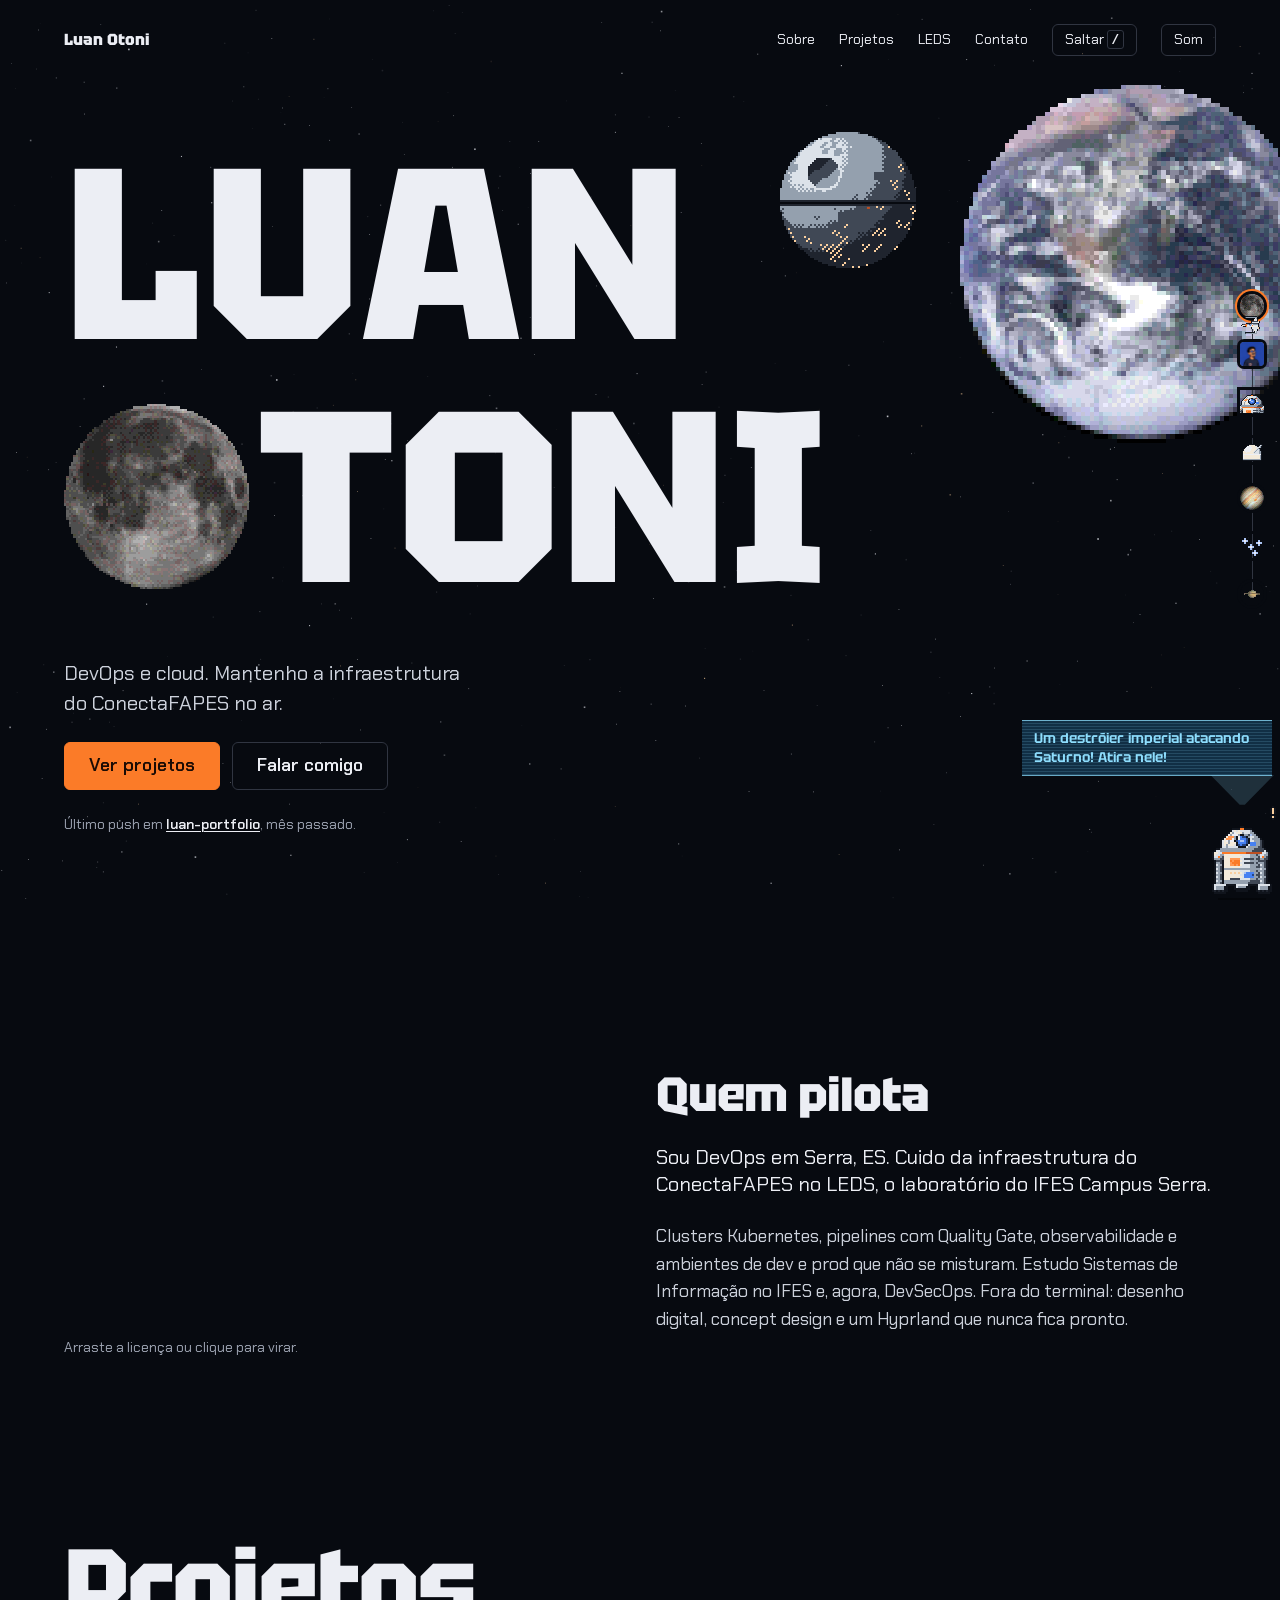
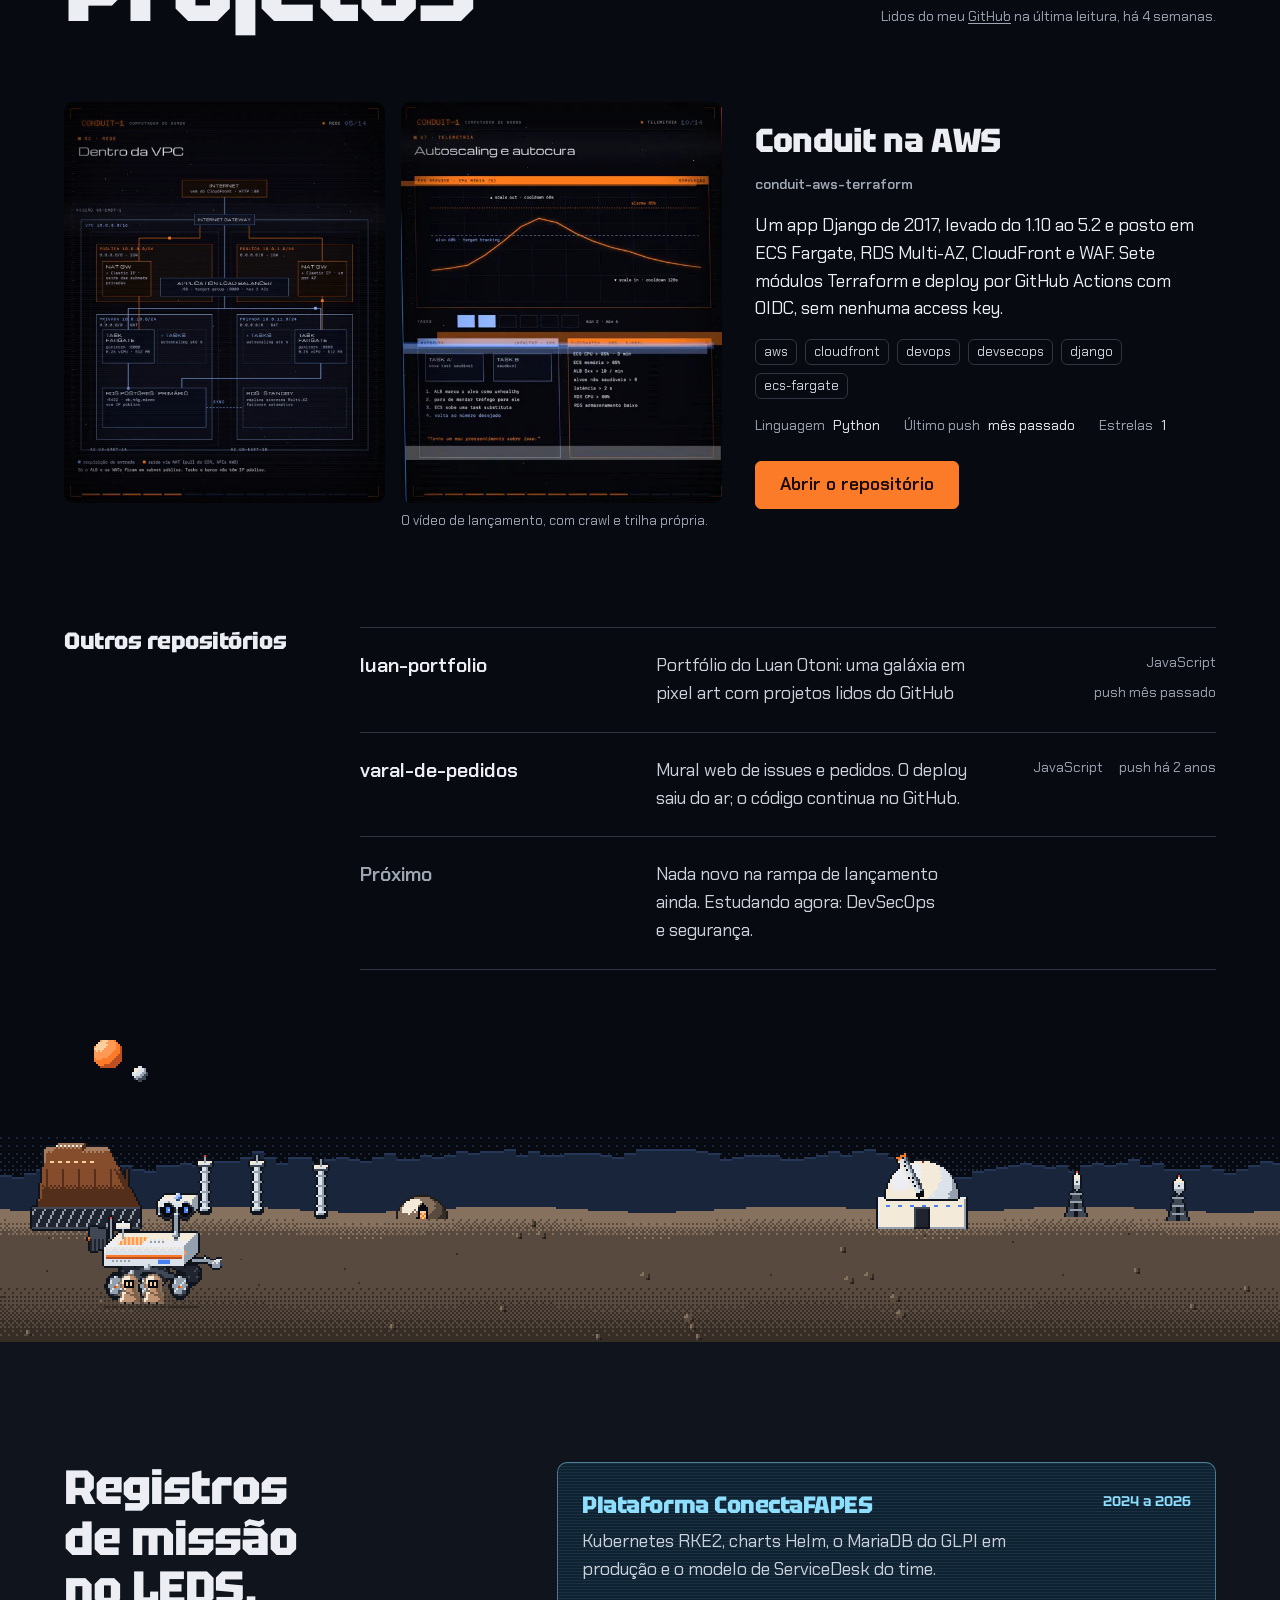
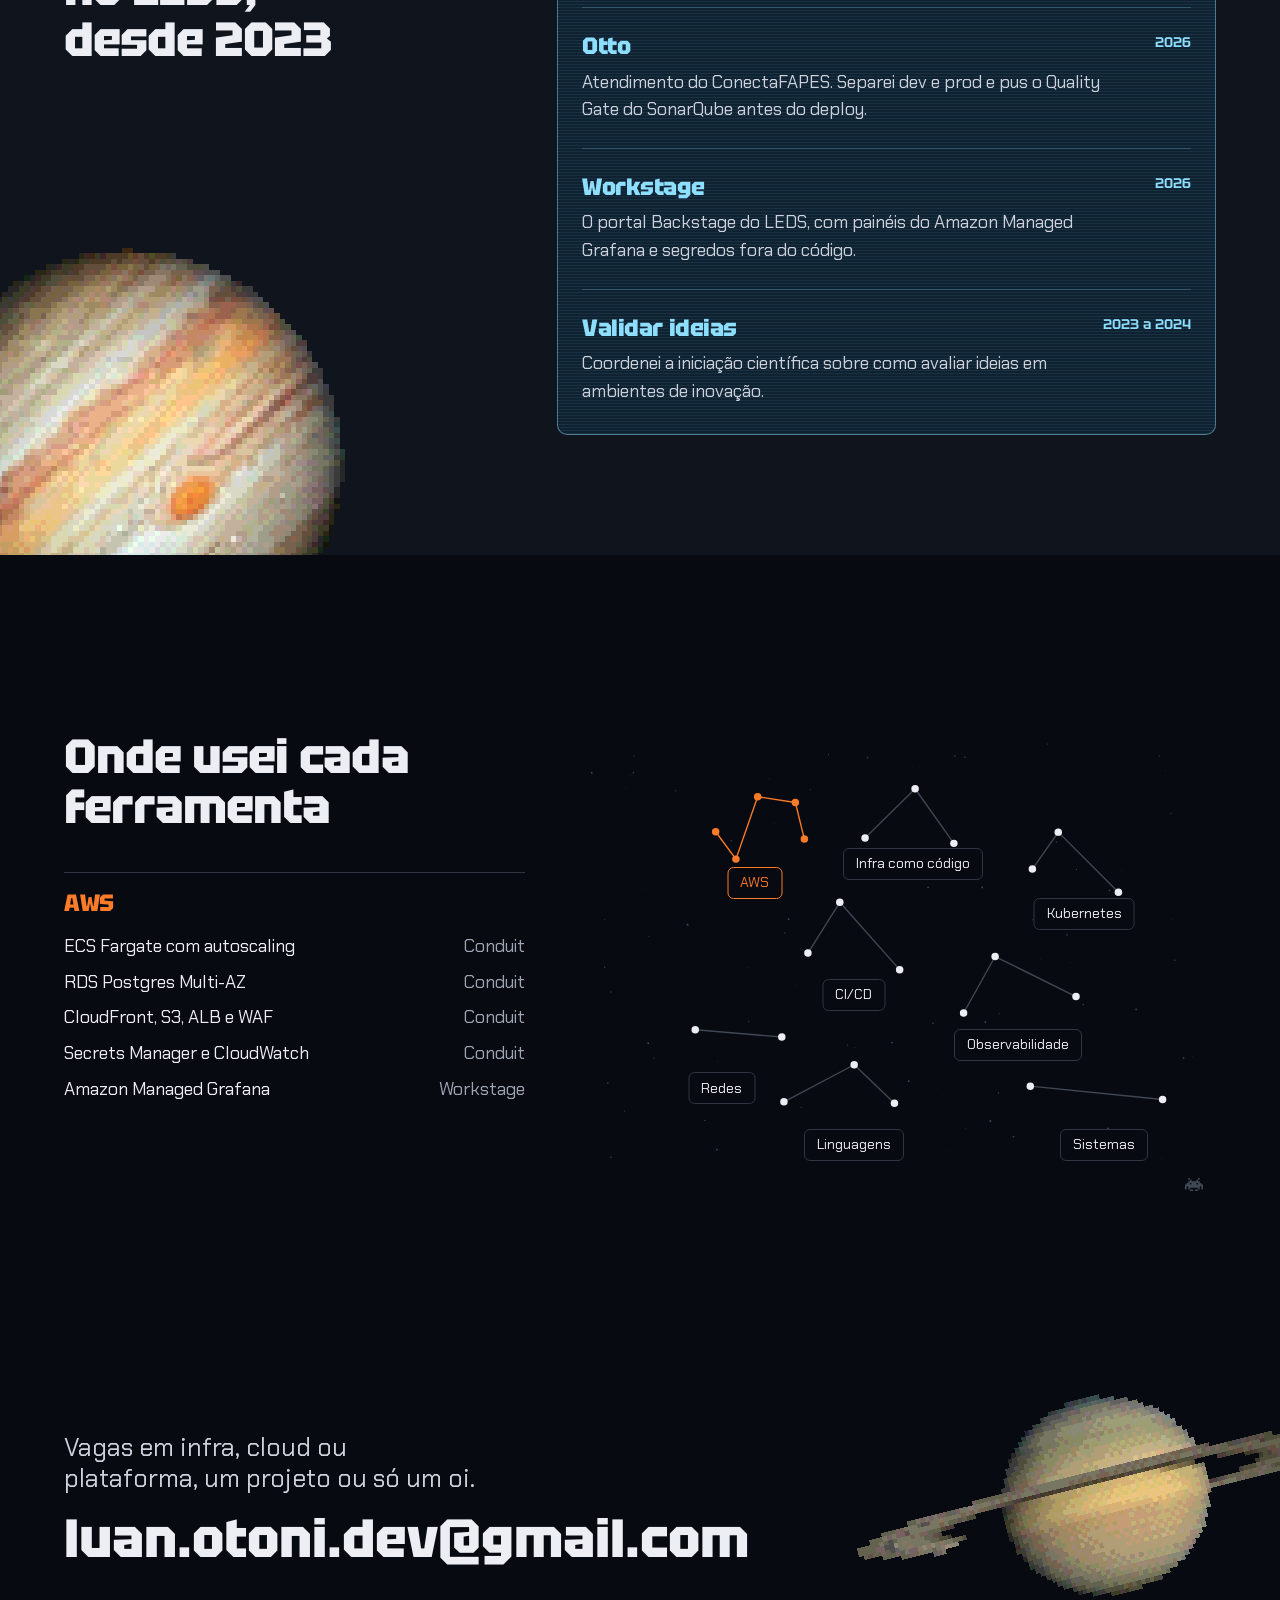
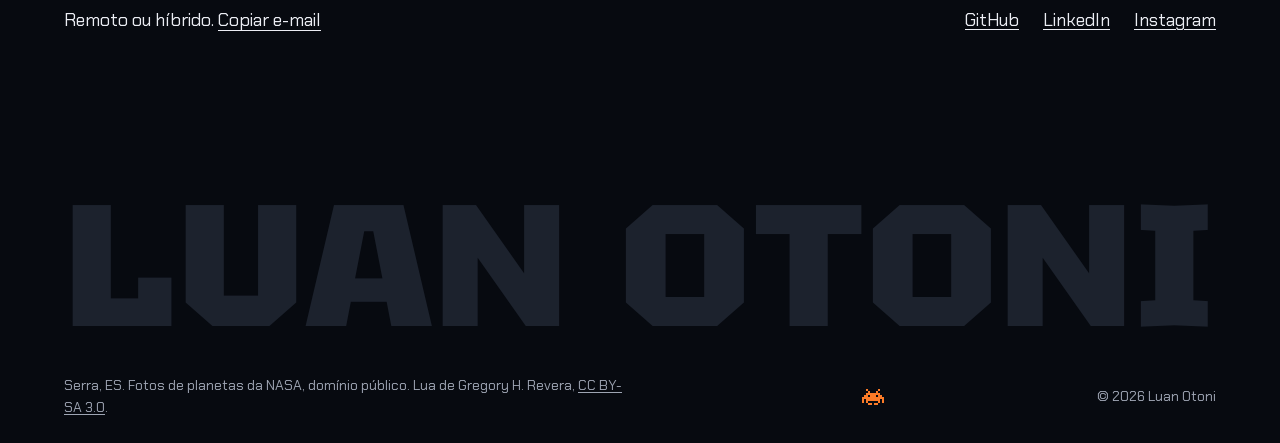
==== commit befd0ab9: "Portfólio: página destrutível e estação de batalha Os lasers desfazem os textos letra por letra, abr" ====
--- a/index.html
+++ b/index.html
@@ -70,7 +70,7 @@
           <a class="button" href="#projetos" data-warp>Ver projetos</a>
           <a class="button quiet" href="#contato" data-warp>Falar comigo</a>
         </div>
-        <p class="pulse" id="pulse" role="status">Último push em <a href="https://github.com/luanotoni/conduit-aws-terraform" target="_blank" rel="noopener">conduit-aws-terraform</a>, 2026-10-30.</p>
+        <p class="pulse" id="pulse" role="status">Último push em <a href="https://github.com/luanotoni/luan-portfolio" target="_blank" rel="noopener">luan-portfolio</a>, 2026-11-05.</p>
       </div>
     </div>
 
@@ -119,6 +119,7 @@
         </div>
         <div id="repos" aria-live="polite">
           <ol class="repo-list">
+          <li class="repo"><h3><a href="https://github.com/luanotoni/luan-portfolio" target="_blank" rel="noopener">luan-portfolio</a></h3><p>Portfólio do Luan Otoni: uma galáxia em pixel art com projetos lidos do GitHub</p><p class="repo-meta"><span>JavaScript</span><span>push em 2026-11-05</span></p></li>
           <li class="repo"><h3><a href="https://github.com/luanotoni/conduit-aws-terraform" target="_blank" rel="noopener">conduit-aws-terraform</a></h3><p>Legacy 2017 Django app modernized and deployed on AWS with Terraform: ECS Fargate, RDS, CloudFront, WAF, OIDC CI/CD, Trivy gates, OpenTelemetry tracing and a tested SLO alarm</p><p class="repo-meta"><span>Python</span><span>push em 2026-10-30</span></p></li>
           <li class="repo"><h3><a href="https://github.com/luanotoni/varal-de-pedidos" target="_blank" rel="noopener">varal-de-pedidos</a></h3><p>Projeto do Varal de Issues e Pedidos Web.</p><p class="repo-meta"><span>JavaScript</span><span>push em 2025-04-07</span></p></li>
           </ol>
@@ -215,5 +216,7 @@
 
   <script src="js/site.js" defer></script>
   <script src="js/pixel.js" defer></script>
+  <script src="js/caos.js" defer></script>
+  <script src="js/estacao.js" defer></script>
 </body>
 </html>
--- a/css/site.css
+++ b/css/site.css
@@ -330,3 +330,13 @@
   .p-leds { width: 60vw; left: auto; right: -22vw; bottom: auto; top: -10vw; opacity: 0.5; }
   .p-contact { width: 80vw; top: var(--space-md); opacity: 0.6; }
 }
+
+/* ---------- chaos: glyphs knocked out of line, rebuilt from backup, planets re-forming, the page shaking ---------- */
+.ch.cracked { color: color-mix(in srgb, currentColor 70%, var(--color-accent)); text-shadow: 0 0 6px color-mix(in oklch, var(--color-accent) 60%, transparent); }
+.ch.rebuilt { animation: rebuilt 700ms steps(5) both; }
+@keyframes rebuilt { 0% { opacity: 0; color: var(--color-holo); } 60% { opacity: 1; color: var(--color-holo); } }
+img.reform { animation: reform 1200ms var(--ease-out) both; }
+@keyframes reform { 0% { opacity: 0; scale: 0.2; filter: brightness(3); } 70% { opacity: 1; filter: brightness(1.4); } }
+.quake main, .quake .hero, .quake .foot { animation: quake 420ms steps(6); }
+@keyframes quake { 20% { translate: 6px -4px; } 40% { translate: -5px 3px; } 60% { translate: 4px 2px; } 80% { translate: -2px -2px; } }
+@media (prefers-reduced-motion: reduce) { .ch.rebuilt, img.reform, .quake main, .quake .hero, .quake .foot { animation: none; } }
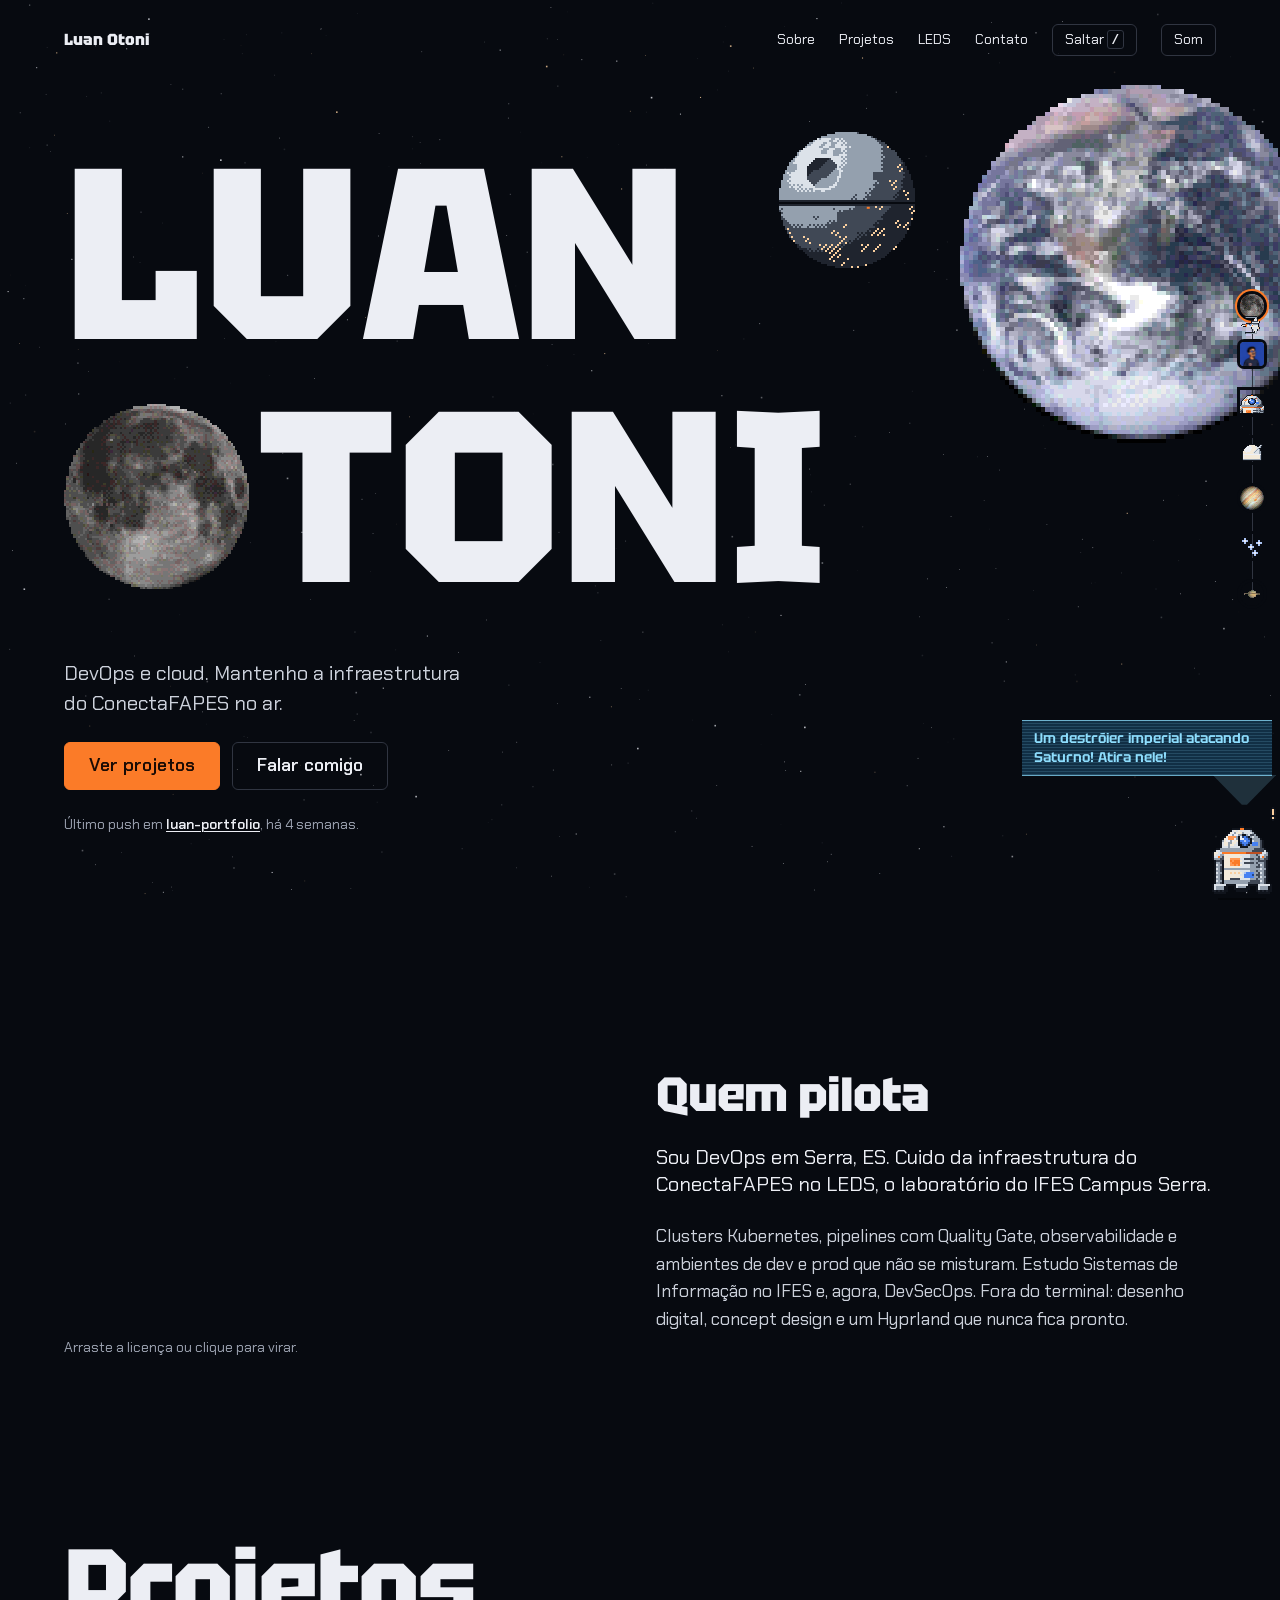
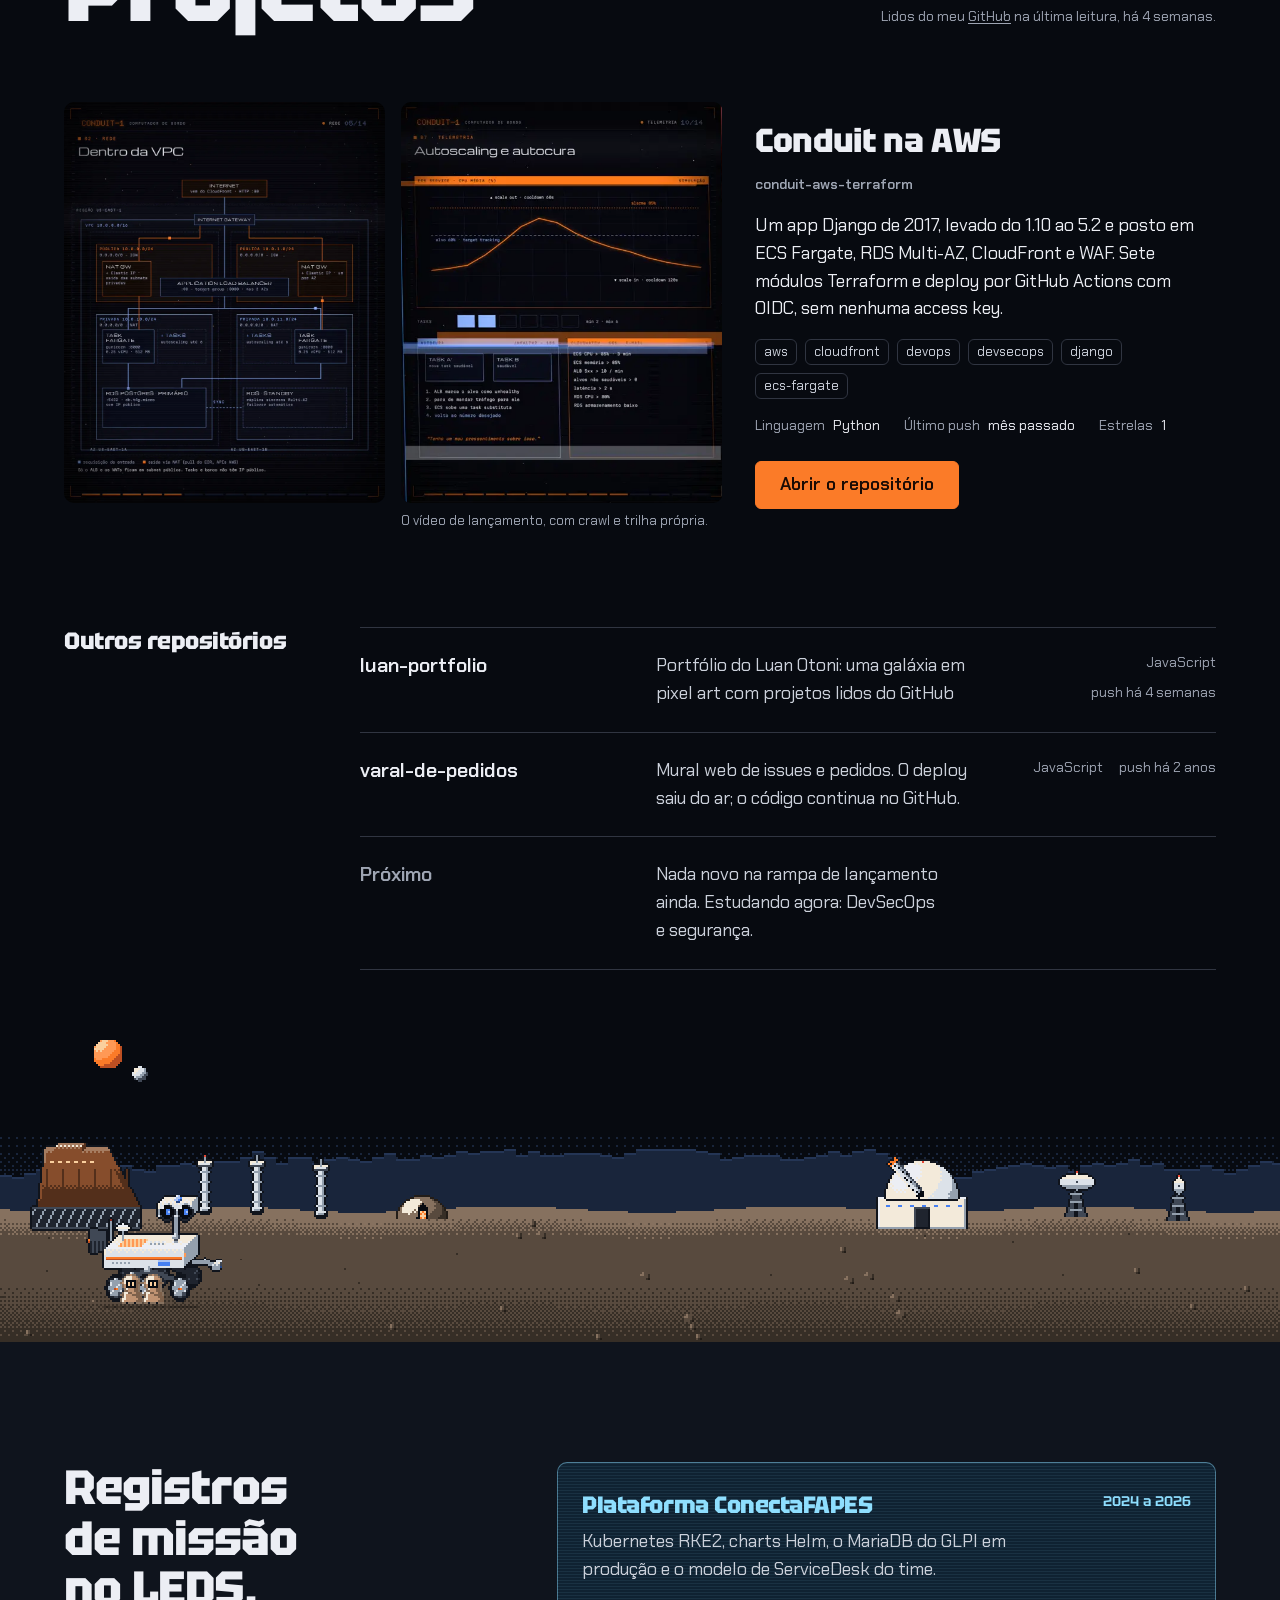
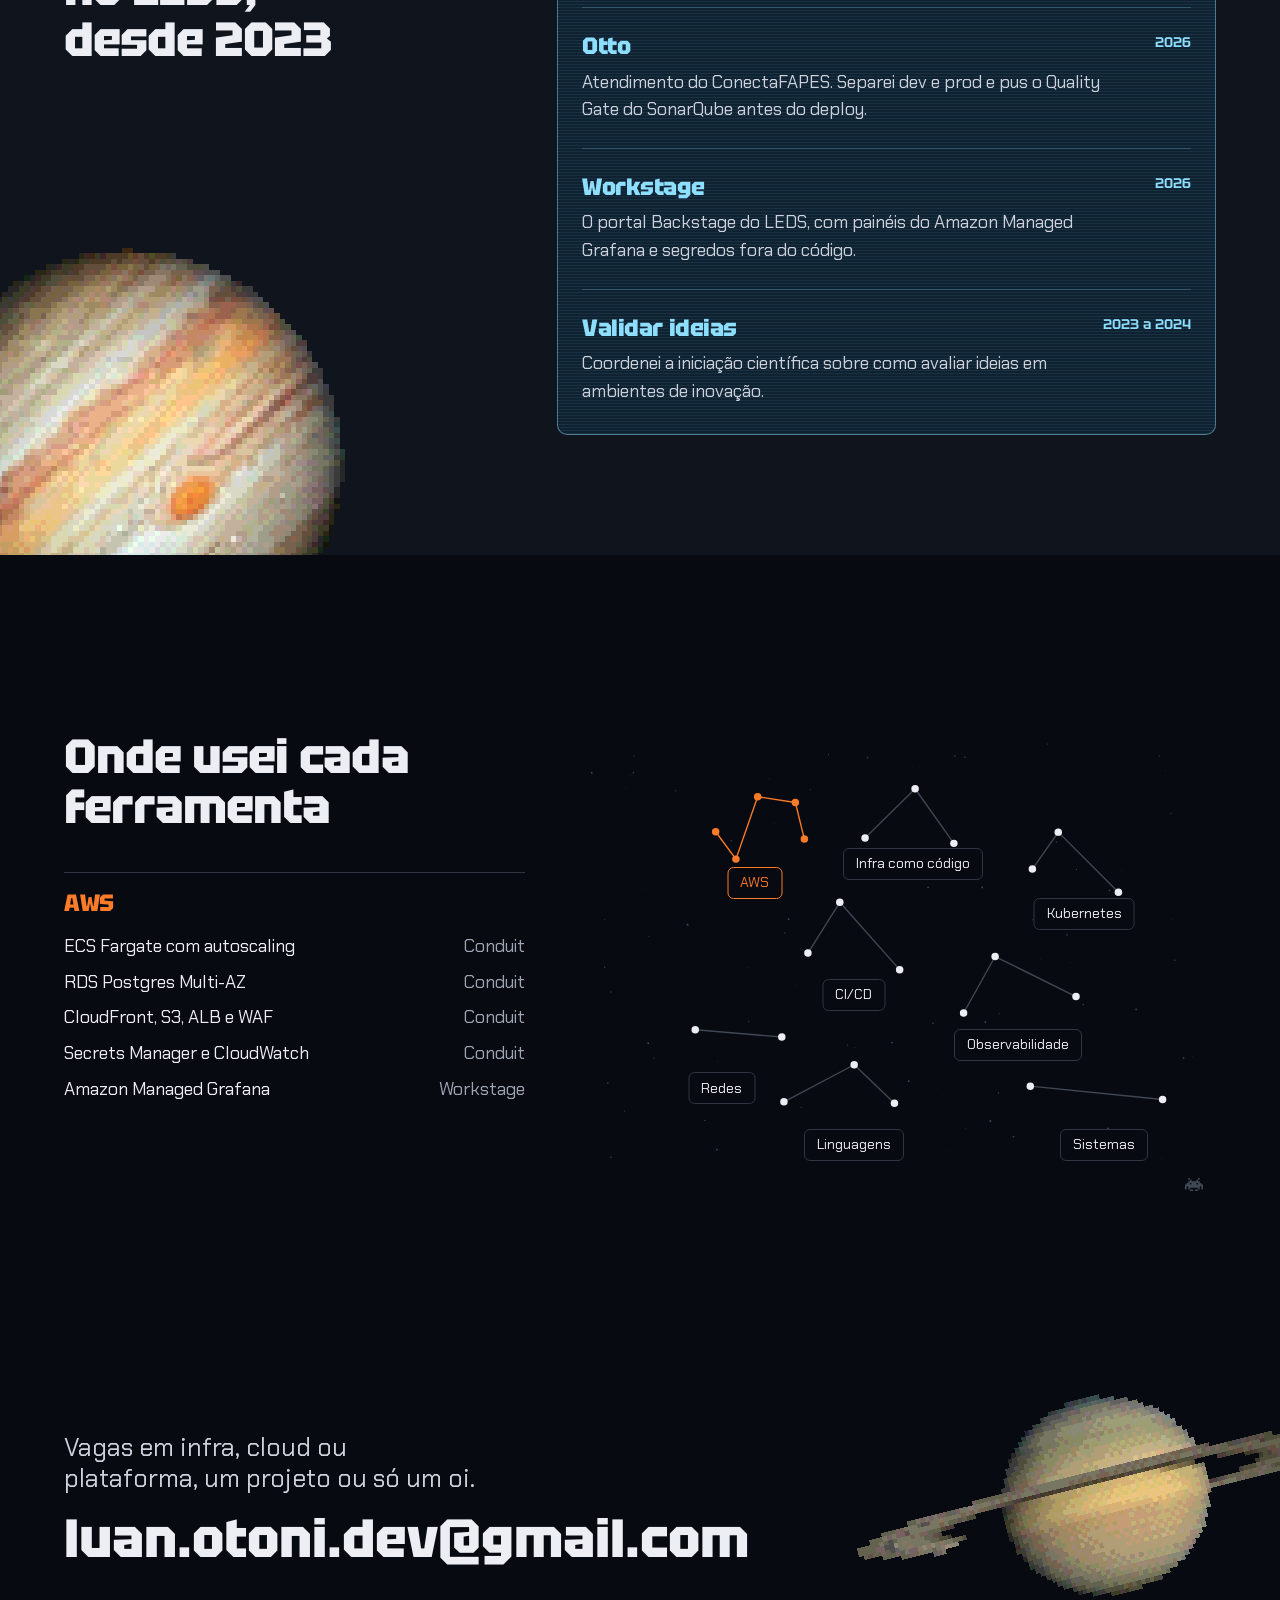
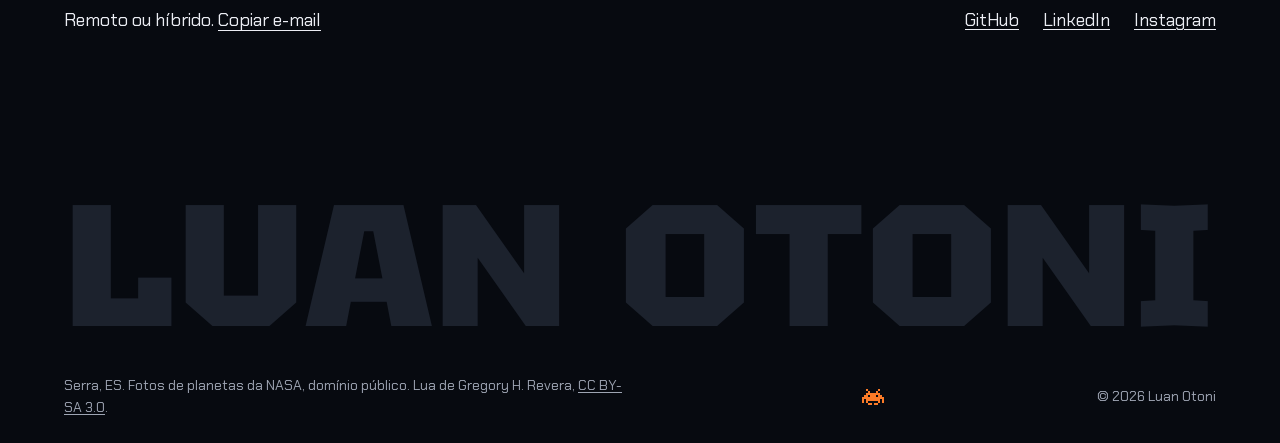
==== commit 3f82fb88: "Portfólio: stormtroopers, Vader e revisão Hallmark Esquadrões de stormtroopers descem de rapel nos b" ====
--- a/index.html
+++ b/index.html
@@ -70,7 +70,7 @@
           <a class="button" href="#projetos" data-warp>Ver projetos</a>
           <a class="button quiet" href="#contato" data-warp>Falar comigo</a>
         </div>
-        <p class="pulse" id="pulse" role="status">Último push em <a href="https://github.com/luanotoni/luan-portfolio" target="_blank" rel="noopener">luan-portfolio</a>, 2026-11-05.</p>
+        <p class="pulse" id="pulse" role="status">Último push em <a href="https://github.com/luanotoni/luan-portfolio" target="_blank" rel="noopener">luan-portfolio</a>, 2026-11-06.</p>
       </div>
     </div>
 
@@ -119,7 +119,7 @@
         </div>
         <div id="repos" aria-live="polite">
           <ol class="repo-list">
-          <li class="repo"><h3><a href="https://github.com/luanotoni/luan-portfolio" target="_blank" rel="noopener">luan-portfolio</a></h3><p>Portfólio do Luan Otoni: uma galáxia em pixel art com projetos lidos do GitHub</p><p class="repo-meta"><span>JavaScript</span><span>push em 2026-11-05</span></p></li>
+          <li class="repo"><h3><a href="https://github.com/luanotoni/luan-portfolio" target="_blank" rel="noopener">luan-portfolio</a></h3><p>Portfólio do Luan Otoni: uma galáxia em pixel art com projetos lidos do GitHub</p><p class="repo-meta"><span>JavaScript</span><span>push em 2026-11-06</span></p></li>
           <li class="repo"><h3><a href="https://github.com/luanotoni/conduit-aws-terraform" target="_blank" rel="noopener">conduit-aws-terraform</a></h3><p>Legacy 2017 Django app modernized and deployed on AWS with Terraform: ECS Fargate, RDS, CloudFront, WAF, OIDC CI/CD, Trivy gates, OpenTelemetry tracing and a tested SLO alarm</p><p class="repo-meta"><span>Python</span><span>push em 2026-10-30</span></p></li>
           <li class="repo"><h3><a href="https://github.com/luanotoni/varal-de-pedidos" target="_blank" rel="noopener">varal-de-pedidos</a></h3><p>Projeto do Varal de Issues e Pedidos Web.</p><p class="repo-meta"><span>JavaScript</span><span>push em 2025-04-07</span></p></li>
           </ol>
@@ -218,5 +218,6 @@
   <script src="js/pixel.js" defer></script>
   <script src="js/caos.js" defer></script>
   <script src="js/estacao.js" defer></script>
+  <script src="js/tropa.js" defer></script>
 </body>
 </html>
--- a/css/site.css
+++ b/css/site.css
@@ -3,6 +3,7 @@
  * axes: dark/techno-display/warm · posture: Restrained · contrast: pass · fold: pass · v2.0.0 */
 /* Hallmark · pre-emit critique: P4 H4 E4 S5 R3 V5 · weakest: R, a cursor ship, a droid and a rover can crowd the reading; the droid walks only on what is on screen, idles most of the time, and the ship fires only on empty space */
 /* Hallmark · waive 80 · C1-CD, the rover, the starfighter, the imperial fighters and wedge, the jawas, and the observatory strip are interactive pixel figures the owner asked for, each under 160px · C1-CD is the site's tamagotchi and the rover scans the project the pointer is on */
+/* Hallmark · finish-review round 5: subagent · fix · 8 findings · 8 resolved (enemy fire no longer wrecks text on its own, craters heal after 20s at display resolution, troopers off the hero name, Saltar hides the Empire under reduced motion, automatic lines kept out of the live region, glyph spans unwrapped on restore, blaster and helmet readable, automatic flash at 0.25) · destruction stays visitor-triggered and self-restoring */
 /* Hallmark · finish-review round 4: subagent · fix · 4 findings · 4 resolved (jawas readable, sandcrawler redrawn in rust, wedge bigger and facing Saturn, fighters routed through the emptiest band and aimed at headings) · kept the space-invader egg, the owner's door to the game */
 /* Hallmark · finish-review round 3: subagent · fix · 4 findings · 4 resolved (droid re-placed on resize and spawn, greeting short and once per visit, Saltar placeholder, Sobre measure) · gate 58 left as a NOTE, not waivable */
 /* Hallmark · finish-review round 2: subagent · fix · 6 findings · 6 resolved (hologram and droid kept off the hero copy, one hologram at a time, rover at droid scale and clear of the dome with the beam cut at the strip, stamp updated, Mars out of the eyepiece) · suggestions taken: star chart drives the telescope and C1-CD, copy e-mail answered by a hologram */
@@ -333,10 +334,10 @@
 
 /* ---------- chaos: glyphs knocked out of line, rebuilt from backup, planets re-forming, the page shaking ---------- */
 .ch.cracked { color: color-mix(in srgb, currentColor 70%, var(--color-accent)); text-shadow: 0 0 6px color-mix(in oklch, var(--color-accent) 60%, transparent); }
-.ch.rebuilt { animation: rebuilt 700ms steps(5) both; }
+h1.rebuilt, .rebuilt { animation: rebuilt 700ms steps(5) both; }
 @keyframes rebuilt { 0% { opacity: 0; color: var(--color-holo); } 60% { opacity: 1; color: var(--color-holo); } }
 img.reform { animation: reform 1200ms var(--ease-out) both; }
 @keyframes reform { 0% { opacity: 0; scale: 0.2; filter: brightness(3); } 70% { opacity: 1; filter: brightness(1.4); } }
 .quake main, .quake .hero, .quake .foot { animation: quake 420ms steps(6); }
 @keyframes quake { 20% { translate: 6px -4px; } 40% { translate: -5px 3px; } 60% { translate: 4px 2px; } 80% { translate: -2px -2px; } }
-@media (prefers-reduced-motion: reduce) { .ch.rebuilt, img.reform, .quake main, .quake .hero, .quake .foot { animation: none; } }
+@media (prefers-reduced-motion: reduce) { .rebuilt, img.reform, .quake main, .quake .hero, .quake .foot { animation: none; } }
